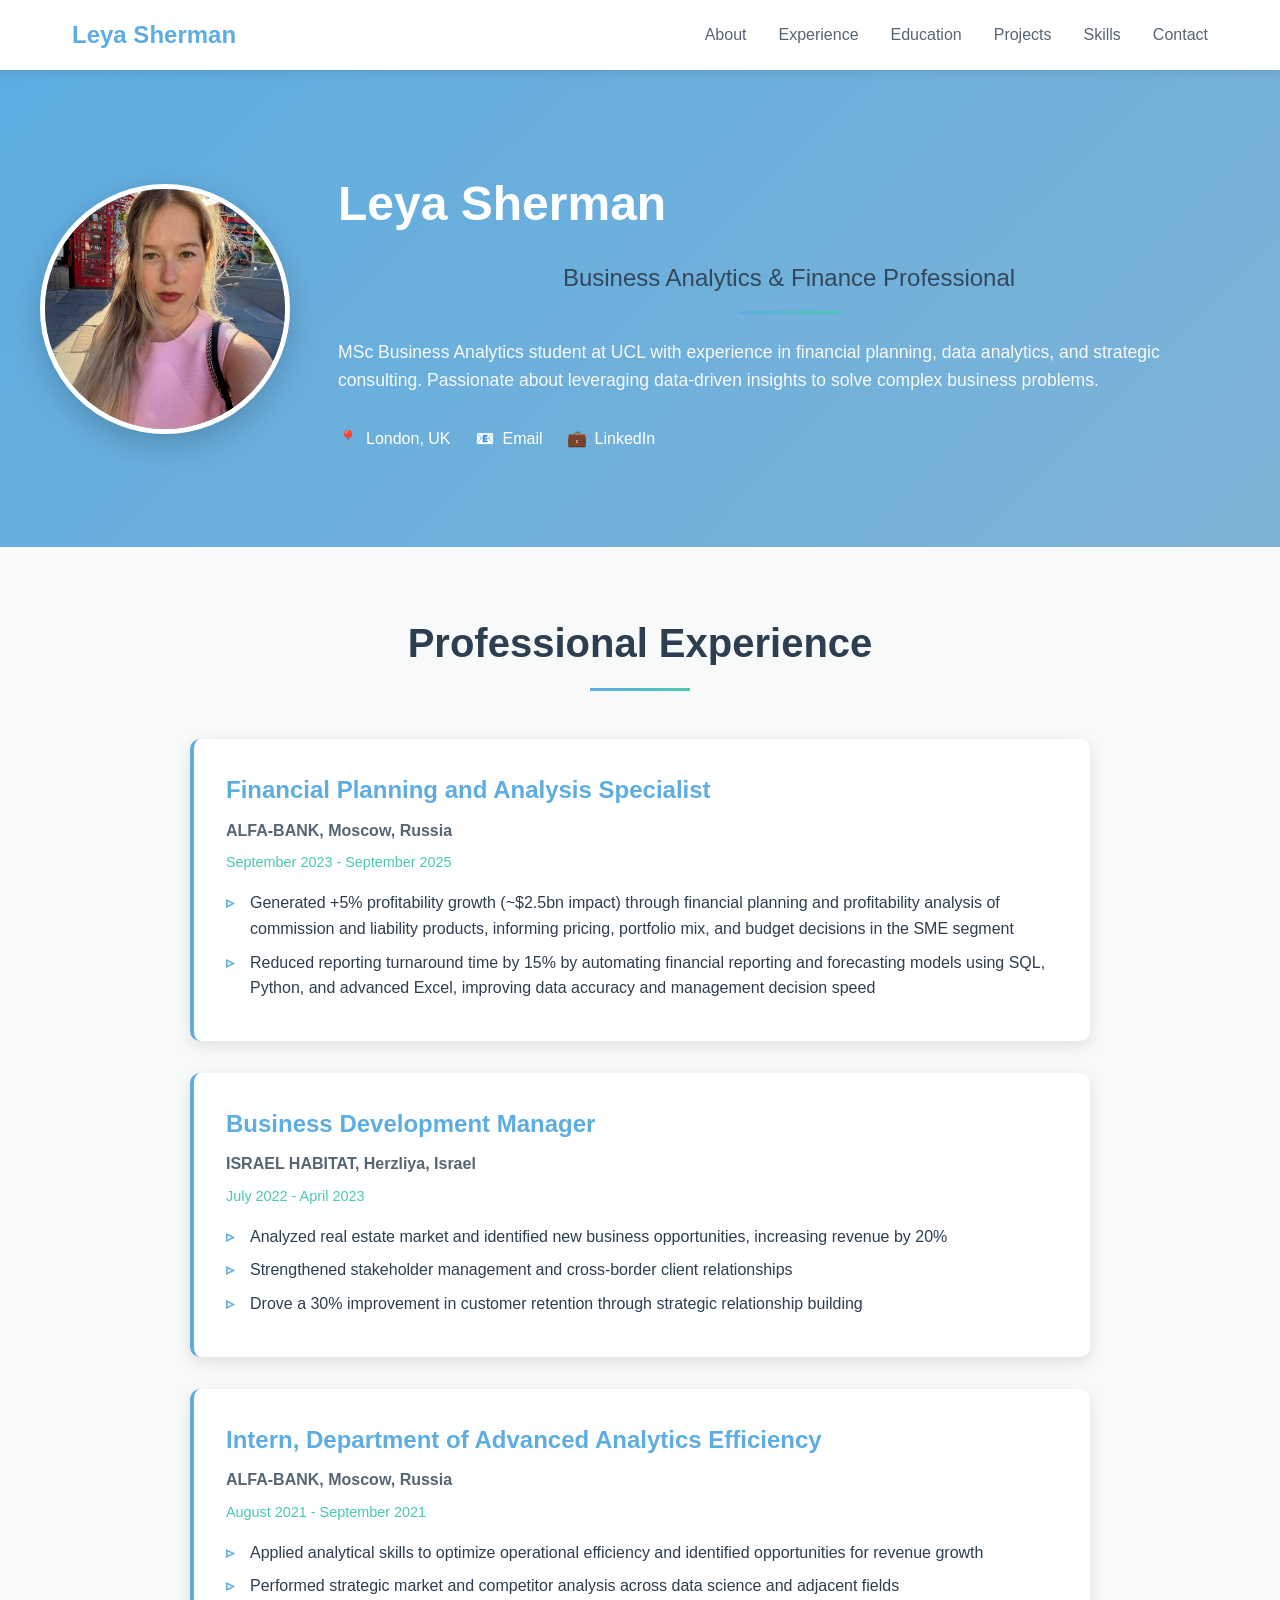
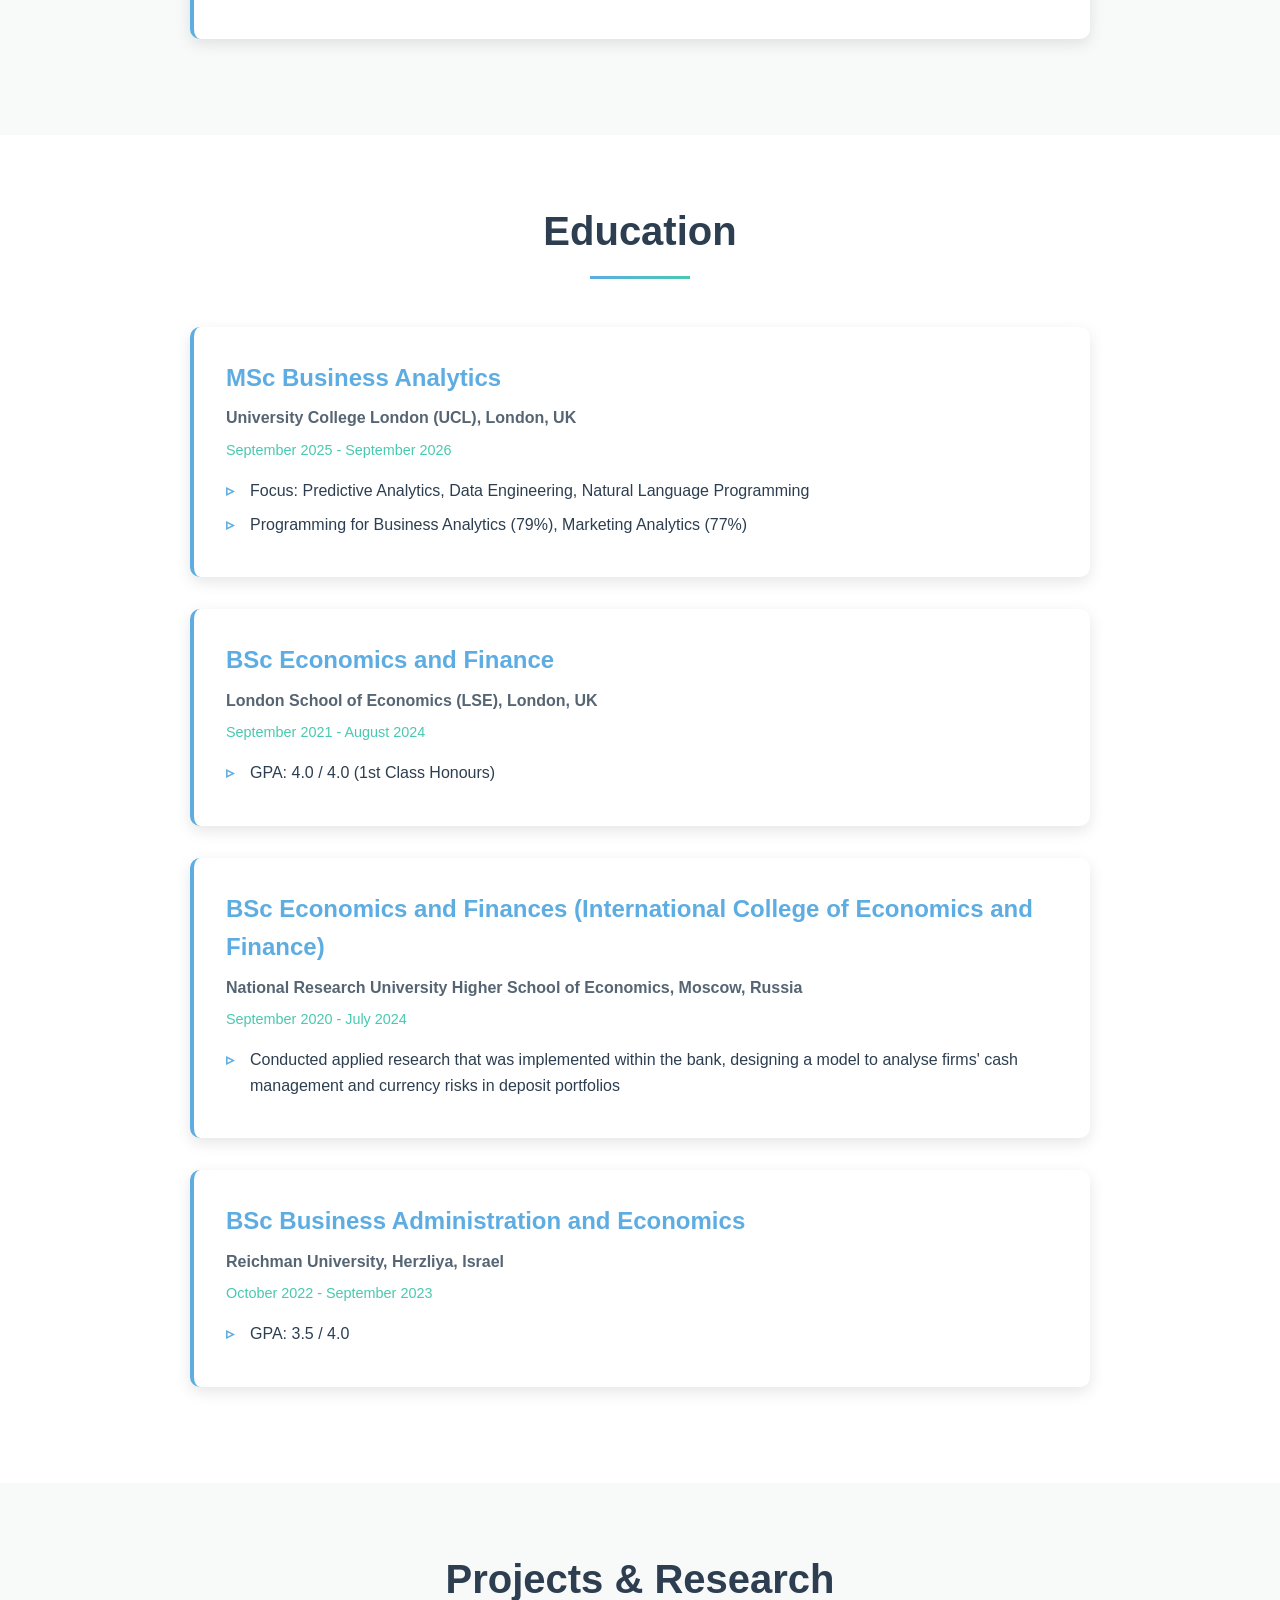
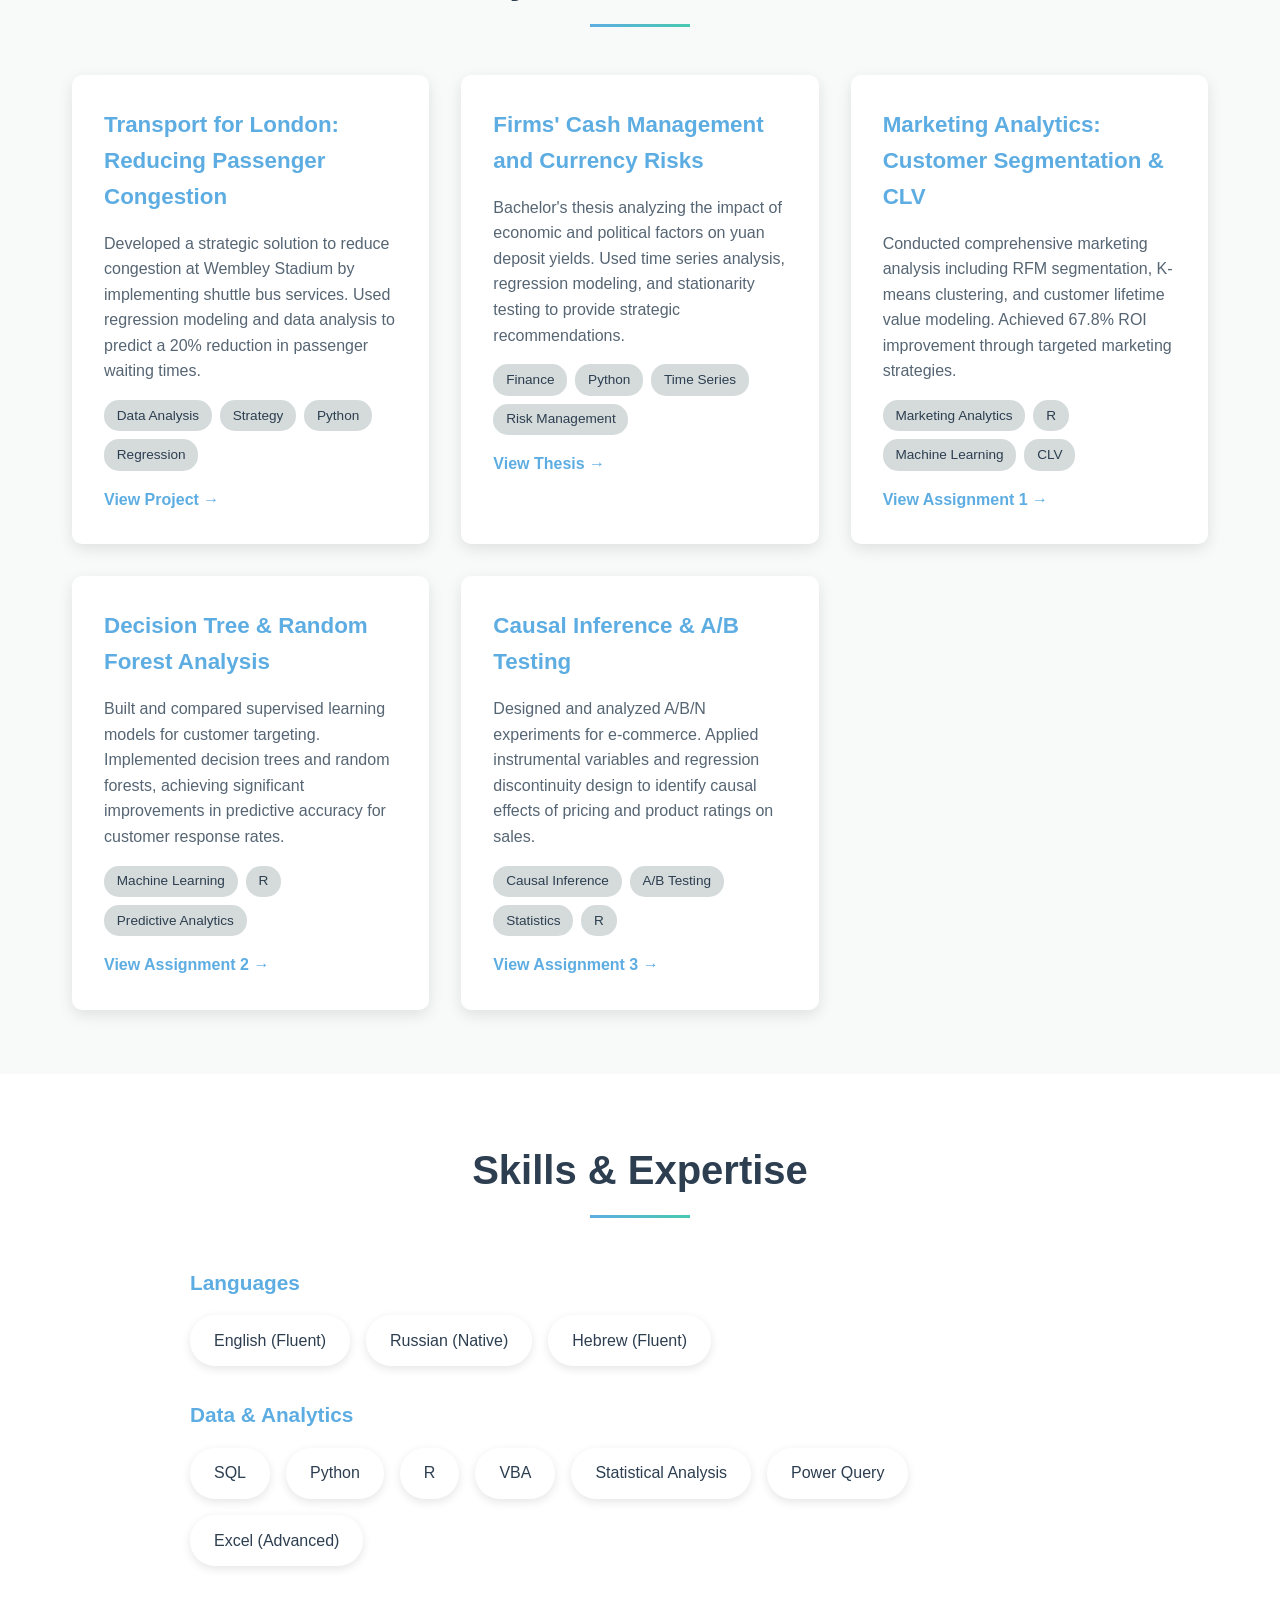
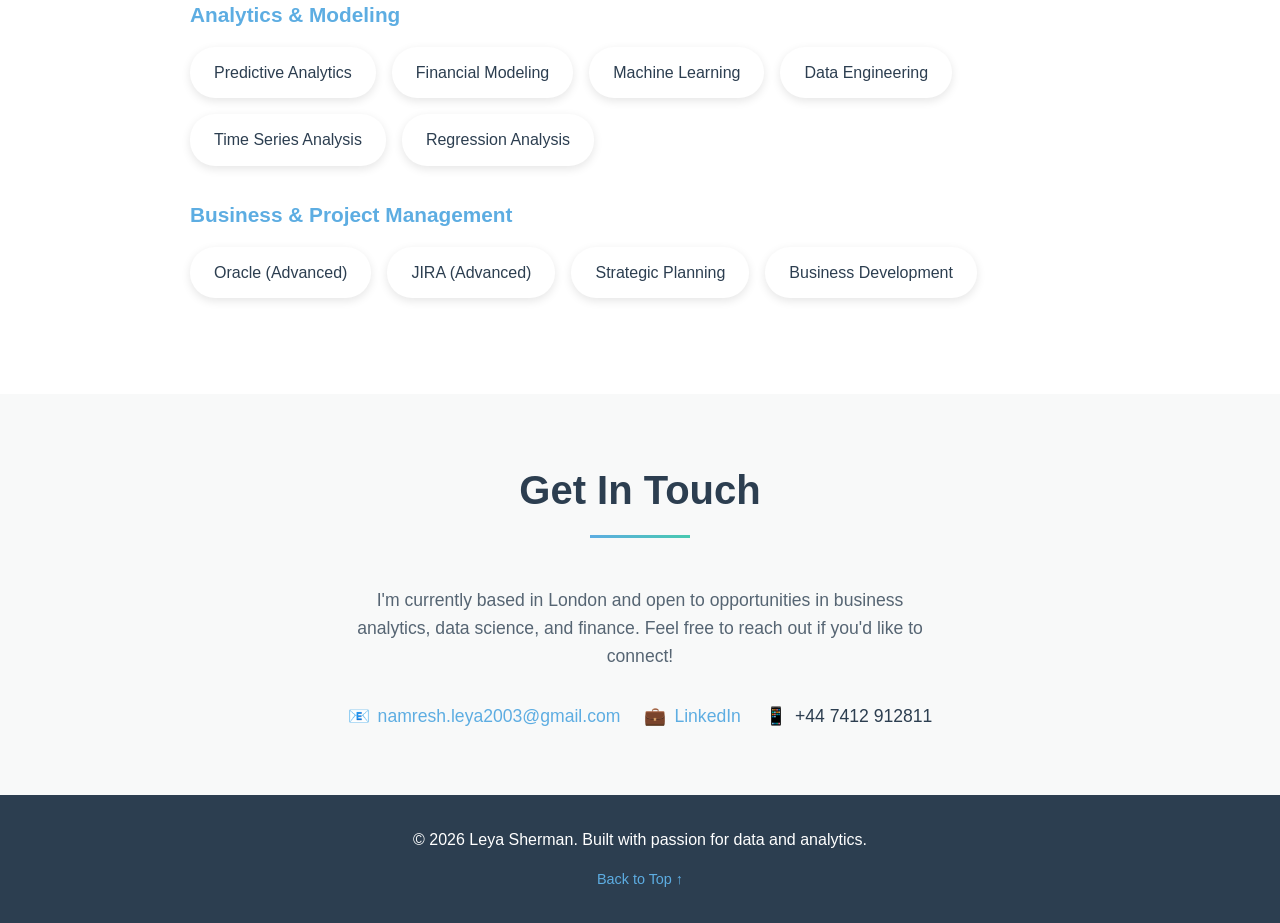
==== index.html @ 8085b177 "1 colour change" ====
<!DOCTYPE html>
<html lang="en">
<head>
    <meta charset="UTF-8">
    <meta name="viewport" content="width=device-width, initial-scale=1.0">
    <title>Leya Sherman | Business Analytics & Finance Professional</title>
    <style>
    	html {
        	scroll-behavior: smooth;
    	}
        * {
            margin: 0;
            padding: 0;
            box-sizing: border-box;
        }

        :root {
            --primary-color: #5DADE2;
            --secondary-color: #7FB3D5;
            --accent-color: #48C9B0;
            --dark-grey: #2C3E50;
            --medium-grey: #566573;
            --light-grey: #D5DBDB;
            --background: #F8F9F9;
            --white: #FFFFFF;
        }

        body {
            font-family: 'Segoe UI', Tahoma, Geneva, Verdana, sans-serif;
            line-height: 1.6;
            color: var(--dark-grey);
            background-color: var(--background);
        }

        /* Navigation */
        nav {
            background: var(--white);
            padding: 1rem 0;
            position: sticky;
            top: 0;
            z-index: 1000;
            box-shadow: 0 2px 10px rgba(0,0,0,0.1);
        }

        nav .container {
            max-width: 1200px;
            margin: 0 auto;
            padding: 0 2rem;
            display: flex;
            justify-content: space-between;
            align-items: center;
        }

        nav .logo {
            font-size: 1.5rem;
            font-weight: 700;
            color: var(--primary-color);
        }

        nav ul {
            list-style: none;
            display: flex;
            gap: 2rem;
        }

        nav a {
            text-decoration: none;
            color: var(--medium-grey);
            transition: color 0.3s;
            font-weight: 500;
        }

        nav a:hover {
            color: var(--primary-color);
        }

        /* Mobile menu button */
        .menu-toggle {
            display: none;
            background: none;
            border: none;
            font-size: 1.5rem;
            cursor: pointer;
            color: var(--primary-color);
        }

        /* Hero Section */
        .hero {
            background: linear-gradient(135deg, var(--primary-color) 0%, var(--secondary-color) 100%);
            color: var(--white);
            padding: 6rem 2rem;
            text-align: center;
        }

        .hero-content {
            max-width: 1200px;
            margin: 0 auto;
            display: flex;
            align-items: center;
            gap: 3rem;
            flex-wrap: wrap;
            justify-content: center;
        }

        .hero-image {
            width: 250px;
            height: 250px;
            border-radius: 50%;
            object-fit: cover;
            border: 5px solid var(--white);
            box-shadow: 0 10px 30px rgba(0,0,0,0.2);
        }

        .hero-text {
            flex: 1;
            min-width: 300px;
            text-align: left;
        }

        .hero h1 {
            font-size: 3rem;
            margin-bottom: 1rem;
        }

        .hero h2 {
            font-size: 1.5rem;
            font-weight: 400;
            margin-bottom: 1.5rem;
            opacity: 0.9;
        }

        .hero p {
            font-size: 1.1rem;
            margin-bottom: 2rem;
            opacity: 0.95;
        }

        .contact-info {
            display: flex;
            gap: 1.5rem;
            flex-wrap: wrap;
        }

        .contact-item {
            display: flex;
            align-items: center;
            gap: 0.5rem;
        }

        .contact-item a {
            color: var(--white);
            text-decoration: none;
            transition: opacity 0.3s;
        }

        .contact-item a:hover {
            opacity: 0.8;
        }

        /* Container */
        .container {
            max-width: 1200px;
            margin: 0 auto;
            padding: 0 2rem;
        }

        /* Sections */
        section {
            padding: 4rem 2rem;
        }

        section:nth-child(even) {
            background-color: var(--white);
        }

        h2 {
            font-size: 2.5rem;
            color: var(--dark-grey);
            margin-bottom: 3rem;
            text-align: center;
            position: relative;
            padding-bottom: 1rem;
        }

        h2::after {
            content: '';
            position: absolute;
            bottom: 0;
            left: 50%;
            transform: translateX(-50%);
            width: 100px;
            height: 3px;
            background: linear-gradient(90deg, var(--primary-color), var(--accent-color));
        }

        /* Experience & Education Cards */
        .timeline {
            position: relative;
            max-width: 900px;
            margin: 0 auto;
        }

        .timeline-item {
            background: var(--white);
            padding: 2rem;
            margin-bottom: 2rem;
            border-radius: 10px;
            box-shadow: 0 5px 15px rgba(0,0,0,0.1);
            border-left: 4px solid var(--primary-color);
            transition: transform 0.3s, box-shadow 0.3s;
        }

        .timeline-item:hover {
            transform: translateY(-5px);
            box-shadow: 0 10px 25px rgba(0,0,0,0.15);
        }

        .timeline-item h3 {
            color: var(--primary-color);
            font-size: 1.5rem;
            margin-bottom: 0.5rem;
        }

        .timeline-item .company {
            color: var(--medium-grey);
            font-weight: 600;
            margin-bottom: 0.5rem;
        }

        .timeline-item .date {
            color: var(--accent-color);
            font-size: 0.9rem;
            margin-bottom: 1rem;
            font-weight: 500;
        }

        .timeline-item ul {
            list-style: none;
            padding-left: 0;
        }

        .timeline-item li {
            padding-left: 1.5rem;
            position: relative;
            margin-bottom: 0.5rem;
        }

        .timeline-item li::before {
            content: '▹';
            position: absolute;
            left: 0;
            color: var(--primary-color);
            font-weight: bold;
        }

        /* Projects Grid */
        .projects-grid {
            display: grid;
            grid-template-columns: repeat(auto-fit, minmax(300px, 1fr));
            gap: 2rem;
            max-width: 1200px;
            margin: 0 auto;
        }

        .project-card {
            background: var(--white);
            border-radius: 10px;
            overflow: hidden;
            box-shadow: 0 5px 15px rgba(0,0,0,0.1);
            transition: transform 0.3s, box-shadow 0.3s;
        }

        .project-card:hover {
            transform: translateY(-10px);
            box-shadow: 0 15px 35px rgba(0,0,0,0.2);
        }

        .project-content {
            padding: 2rem;
        }

        .project-card h3 {
            color: var(--primary-color);
            font-size: 1.4rem;
            margin-bottom: 1rem;
        }

        .project-card p {
            color: var(--medium-grey);
            margin-bottom: 1rem;
            line-height: 1.6;
        }

        .project-tags {
            display: flex;
            flex-wrap: wrap;
            gap: 0.5rem;
            margin-bottom: 1rem;
        }

        .tag {
            background: var(--light-grey);
            color: var(--dark-grey);
            padding: 0.3rem 0.8rem;
            border-radius: 15px;
            font-size: 0.85rem;
            font-weight: 500;
        }

        .project-link {
            display: inline-block;
            color: var(--primary-color);
            text-decoration: none;
            font-weight: 600;
            transition: color 0.3s;
        }

        .project-link:hover {
            color: var(--accent-color);
        }

        /* Skills */
        .skills-container {
            max-width: 900px;
            margin: 0 auto;
        }

        .skill-category {
            margin-bottom: 2rem;
        }

        .skill-category h3 {
            color: var(--primary-color);
            margin-bottom: 1rem;
            font-size: 1.3rem;
        }

        .skills-list {
            display: flex;
            flex-wrap: wrap;
            gap: 1rem;
        }

        .skill-item {
            background: var(--white);
            padding: 0.8rem 1.5rem;
            border-radius: 25px;
            box-shadow: 0 3px 10px rgba(0,0,0,0.1);
            font-weight: 500;
            transition: all 0.3s;
        }

        .skill-item:hover {
            background: var(--primary-color);
            color: var(--white);
            transform: translateY(-3px);
            box-shadow: 0 5px 15px rgba(0,0,0,0.2);
        }

        /* Footer */
        footer {
            background: var(--dark-grey);
            color: var(--white);
            text-align: center;
            padding: 2rem;
        }

        footer a {
            color: var(--primary-color);
            text-decoration: none;
        }

        footer a:hover {
            color: var(--accent-color);
        }

        /* Responsive Design */
        @media (max-width: 768px) {
            .menu-toggle {
                display: block;
            }

            nav ul {
                display: none;
                flex-direction: column;
                position: absolute;
                top: 100%;
                left: 0;
                right: 0;
                background: var(--white);
                box-shadow: 0 5px 10px rgba(0,0,0,0.1);
                padding: 1rem;
            }

            nav ul.active {
                display: flex;
            }

            .hero h1 {
                font-size: 2rem;
            }

            .hero h2 {
                font-size: 1.2rem;
            }

            .hero-text {
                text-align: center;
            }

            .contact-info {
                justify-content: center;
            }

            h2 {
                font-size: 2rem;
            }

            .projects-grid {
                grid-template-columns: 1fr;
            }
        }
    </style>
</head>
<body>
    <!-- Navigation -->
    <nav>
        <div class="container">
            <div class="logo">Leya Sherman</div>
            <button class="menu-toggle" onclick="toggleMenu()">☰</button>
            <ul id="nav-menu">
                <li><a href="#about">About</a></li>
                <li><a href="#experience">Experience</a></li>
                <li><a href="#education">Education</a></li>
                <li><a href="#projects">Projects</a></li>
                <li><a href="#skills">Skills</a></li>
                <li><a href="#contact">Contact</a></li>
            </ul>
        </div>
    </nav>

    <!-- Hero Section -->
    <section class="hero" id="about">
        <div class="hero-content">
            <img src="photo_2026-01-29_11-00-26.jpg" alt="Leya Sherman" class="hero-image">
            <div class="hero-text">
                <h1>Leya Sherman</h1>
                <h2>Business Analytics & Finance Professional</h2>
                <p>MSc Business Analytics student at UCL with experience in financial planning, data analytics, and strategic consulting. Passionate about leveraging data-driven insights to solve complex business problems.</p>
                <div class="contact-info">
                    <div class="contact-item">
                        <span>📍</span> London, UK
                    </div>
                    <div class="contact-item">
                        <span>📧</span> <a href="mailto:namresh.leya2003@gmail.com">Email</a>
                    </div>
                    <div class="contact-item">
                        <span>💼</span> <a href="https://linkedin.com/in/leya-sherman" target="_blank">LinkedIn</a>
                    </div>
                </div>
            </div>
        </div>
    </section>

    <!-- Experience Section -->
    <section id="experience">
        <div class="container">
            <h2>Professional Experience</h2>
            <div class="timeline">
                <div class="timeline-item">
                    <h3>Financial Planning and Analysis Specialist</h3>
                    <div class="company">ALFA-BANK, Moscow, Russia</div>
                    <div class="date">September 2023 - September 2025</div>
                    <ul>
                        <li>Generated +5% profitability growth (~$2.5bn impact) through financial planning and profitability analysis of commission and liability products, informing pricing, portfolio mix, and budget decisions in the SME segment</li>
                        <li>Reduced reporting turnaround time by 15% by automating financial reporting and forecasting models using SQL, Python, and advanced Excel, improving data accuracy and management decision speed</li>
                    </ul>
                </div>

                <div class="timeline-item">
                    <h3>Business Development Manager</h3>
                    <div class="company">ISRAEL HABITAT, Herzliya, Israel</div>
                    <div class="date">July 2022 - April 2023</div>
                    <ul>
                        <li>Analyzed real estate market and identified new business opportunities, increasing revenue by 20%</li>
                        <li>Strengthened stakeholder management and cross-border client relationships</li>
                        <li>Drove a 30% improvement in customer retention through strategic relationship building</li>
                    </ul>
                </div>

                <div class="timeline-item">
                    <h3>Intern, Department of Advanced Analytics Efficiency</h3>
                    <div class="company">ALFA-BANK, Moscow, Russia</div>
                    <div class="date">August 2021 - September 2021</div>
                    <ul>
                        <li>Applied analytical skills to optimize operational efficiency and identified opportunities for revenue growth</li>
                        <li>Performed strategic market and competitor analysis across data science and adjacent fields</li>
                    </ul>
                </div>
            </div>
        </div>
    </section>

    <!-- Education Section -->
    <section id="education">
        <div class="container">
            <h2>Education</h2>
            <div class="timeline">
                <div class="timeline-item">
                    <h3>MSc Business Analytics</h3>
                    <div class="company">University College London (UCL), London, UK</div>
                    <div class="date">September 2025 - September 2026</div>
                    <ul>
                        <li>Focus: Predictive Analytics, Data Engineering, Natural Language Programming</li>
                        <li>Programming for Business Analytics (79%), Marketing Analytics (77%)</li>
                    </ul>
                </div>

                <div class="timeline-item">
                    <h3>BSc Economics and Finance</h3>
                    <div class="company">London School of Economics (LSE), London, UK</div>
                    <div class="date">September 2021 - August 2024</div>
                    <ul>
                        <li>GPA: 4.0 / 4.0 (1st Class Honours)</li>
                    </ul>
                </div>

                <div class="timeline-item">
                    <h3>BSc Economics and Finances (International College of Economics and Finance)</h3>
                    <div class="company">National Research University Higher School of Economics, Moscow, Russia</div>
                    <div class="date">September 2020 - July 2024</div>
                    <ul>
                        <li>Conducted applied research that was implemented within the bank, designing a model to analyse firms' cash management and currency risks in deposit portfolios</li>
                    </ul>
                </div>

                <div class="timeline-item">
                    <h3>BSc Business Administration and Economics</h3>
                    <div class="company">Reichman University, Herzliya, Israel</div>
                    <div class="date">October 2022 - September 2023</div>
                    <ul>
                        <li>GPA: 3.5 / 4.0</li>
                    </ul>
                </div>
            </div>
        </div>
    </section>

    <!-- Projects Section -->
    <section id="projects">
        <div class="container">
            <h2>Projects & Research</h2>
            <div class="projects-grid">
                <div class="project-card">
                    <div class="project-content">
                        <h3>Transport for London: Reducing Passenger Congestion</h3>
                        <p>Developed a strategic solution to reduce congestion at Wembley Stadium by implementing shuttle bus services. Used regression modeling and data analysis to predict a 20% reduction in passenger waiting times.</p>
                        <div class="project-tags">
                            <span class="tag">Data Analysis</span>
                            <span class="tag">Strategy</span>
                            <span class="tag">Python</span>
                            <span class="tag">Regression</span>
                        </div>
                        <a href="Shuttles_for_Wembley_Stadium_final.pdf" class="project-link" target="_blank">View Project →</a>
                    </div>
                </div>
		<div class="project-card">
                    <div class="project-content">
                        <h3>Firms' Cash Management and Currency Risks</h3>
                        <p>Bachelor's thesis analyzing the impact of economic and political factors on yuan deposit yields. Used time series analysis, regression modeling, and stationarity testing to provide strategic recommendations.</p>
                        <div class="project-tags">
                            <span class="tag">Finance</span>
                            <span class="tag">Python</span>
                            <span class="tag">Time Series</span>
                            <span class="tag">Risk Management</span>
                        </div>
                        <a href="Diploma_Sherman_Leya.pdf" class="project-link" target="_blank">View Thesis →</a>
                    </div>
                </div>
                <div class="project-card">
                    <div class="project-content">
                        <h3>Marketing Analytics: Customer Segmentation & CLV</h3>
                        <p>Conducted comprehensive marketing analysis including RFM segmentation, K-means clustering, and customer lifetime value modeling. Achieved 67.8% ROI improvement through targeted marketing strategies.</p>
                        <div class="project-tags">
                            <span class="tag">Marketing Analytics</span>
                            <span class="tag">R</span>
                            <span class="tag">Machine Learning</span>
                            <span class="tag">CLV</span>
                        </div>
                        <a href="MSIN0094-assignment1-RWFD2.pdf" class="project-link" target="_blank">View Assignment 1 →</a>
                    </div>
                </div>

                <div class="project-card">
                    <div class="project-content">
                        <h3>Decision Tree & Random Forest Analysis</h3>
                        <p>Built and compared supervised learning models for customer targeting. Implemented decision trees and random forests, achieving significant improvements in predictive accuracy for customer response rates.</p>
                        <div class="project-tags">
                            <span class="tag">Machine Learning</span>
                            <span class="tag">R</span>
                            <span class="tag">Predictive Analytics</span>
                        </div>
                        <a href="MSIN0094-assignment2-RWFD2.pdf" class="project-link" target="_blank">View Assignment 2 →</a>
                    </div>
                </div>

                <div class="project-card">
                    <div class="project-content">
                        <h3>Causal Inference & A/B Testing</h3>
                        <p>Designed and analyzed A/B/N experiments for e-commerce. Applied instrumental variables and regression discontinuity design to identify causal effects of pricing and product ratings on sales.</p>
                        <div class="project-tags">
                            <span class="tag">Causal Inference</span>
                            <span class="tag">A/B Testing</span>
                            <span class="tag">Statistics</span>
                            <span class="tag">R</span>
                        </div>
                        <a href="MSIN0094-assignment3-RWFD2.pdf" class="project-link" target="_blank">View Assignment 3 →</a>
                    </div>
                </div>
            </div>
        </div>
    </section>

    <!-- Skills Section -->
    <section id="skills">
        <div class="container">
            <h2>Skills & Expertise</h2>
            <div class="skills-container">
                <div class="skill-category">
                    <h3>Languages</h3>
                    <div class="skills-list">
                        <span class="skill-item">English (Fluent)</span>
                        <span class="skill-item">Russian (Native)</span>
                        <span class="skill-item">Hebrew (Fluent)</span>
                    </div>
                </div>
                <div class="skill-category">
                    <h3>Data & Analytics</h3>
                    <div class="skills-list">
                        <span class="skill-item">SQL</span>
                        <span class="skill-item">Python</span>
                        <span class="skill-item">R</span>
                        <span class="skill-item">VBA</span>
                        <span class="skill-item">Statistical Analysis</span>
                        <span class="skill-item">Power Query</span>
                        <span class="skill-item">Excel (Advanced)</span>
                    </div>
                </div>

                <div class="skill-category">
                    <h3>Analytics & Modeling</h3>
                    <div class="skills-list">
                        <span class="skill-item">Predictive Analytics</span>
                        <span class="skill-item">Financial Modeling</span>
                        <span class="skill-item">Machine Learning</span>
                        <span class="skill-item">Data Engineering</span>
                        <span class="skill-item">Time Series Analysis</span>
                        <span class="skill-item">Regression Analysis</span>
                    </div>
                </div>

                <div class="skill-category">
                    <h3>Business & Project Management</h3>
                    <div class="skills-list">
                        <span class="skill-item">Oracle (Advanced)</span>
                        <span class="skill-item">JIRA (Advanced)</span>
                        <span class="skill-item">Strategic Planning</span>
                        <span class="skill-item">Business Development</span>
                    </div>
                </div>
            </div>
        </div>
    </section>

    <!-- Contact Section -->
    <section id="contact">
        <div class="container">
            <h2>Get In Touch</h2>
            <div style="text-align: center; max-width: 600px; margin: 0 auto;">
                <p style="font-size: 1.1rem; color: var(--medium-grey); margin-bottom: 2rem;">
                    I'm currently based in London and open to opportunities in business analytics, data science, and finance. 
                    Feel free to reach out if you'd like to connect!
                </p>
                <div class="contact-info" style="justify-content: center; font-size: 1.1rem;">
                    <div class="contact-item">
                        <span>📧</span> <a href="mailto:namresh.leya2003@gmail.com" style="color: var(--primary-color);">namresh.leya2003@gmail.com</a>
                    </div>
                    <div class="contact-item">
                        <span>💼</span> <a href="https://linkedin.com/in/leya-sherman" target="_blank" style="color: var(--primary-color);">LinkedIn</a>
                    </div>
                    <div class="contact-item">
                        <span>📱</span> <span style="color: var(--dark-grey);">+44 7412 912811</span>
                    </div>
                </div>
            </div>
        </div>
    </section>

    <!-- Footer -->
    <footer>
        <p>&copy; 2026 Leya Sherman. Built with passion for data and analytics.</p>
        <p style="margin-top: 1rem; font-size: 0.9rem;">
            <a href="#about">Back to Top ↑</a>
        </p>
    </footer>

    <script>
        function toggleMenu() {
            const menu = document.getElementById('nav-menu');
            menu.classList.toggle('active');
        }

        // Smooth scrolling for navigation links
        document.querySelectorAll('a[href^="#"]').forEach(anchor => {
            anchor.addEventListener('click', function (e) {
                e.preventDefault();
                const target = document.querySelector(this.getAttribute('href'));
                if (target) {
                    target.scrollIntoView({
                        behavior: 'smooth',
                        block: 'start'
                    });
                    // Close mobile menu if open
                    document.getElementById('nav-menu').classList.remove('active');
                }
            });
        });
    </script>
</body>
</html>
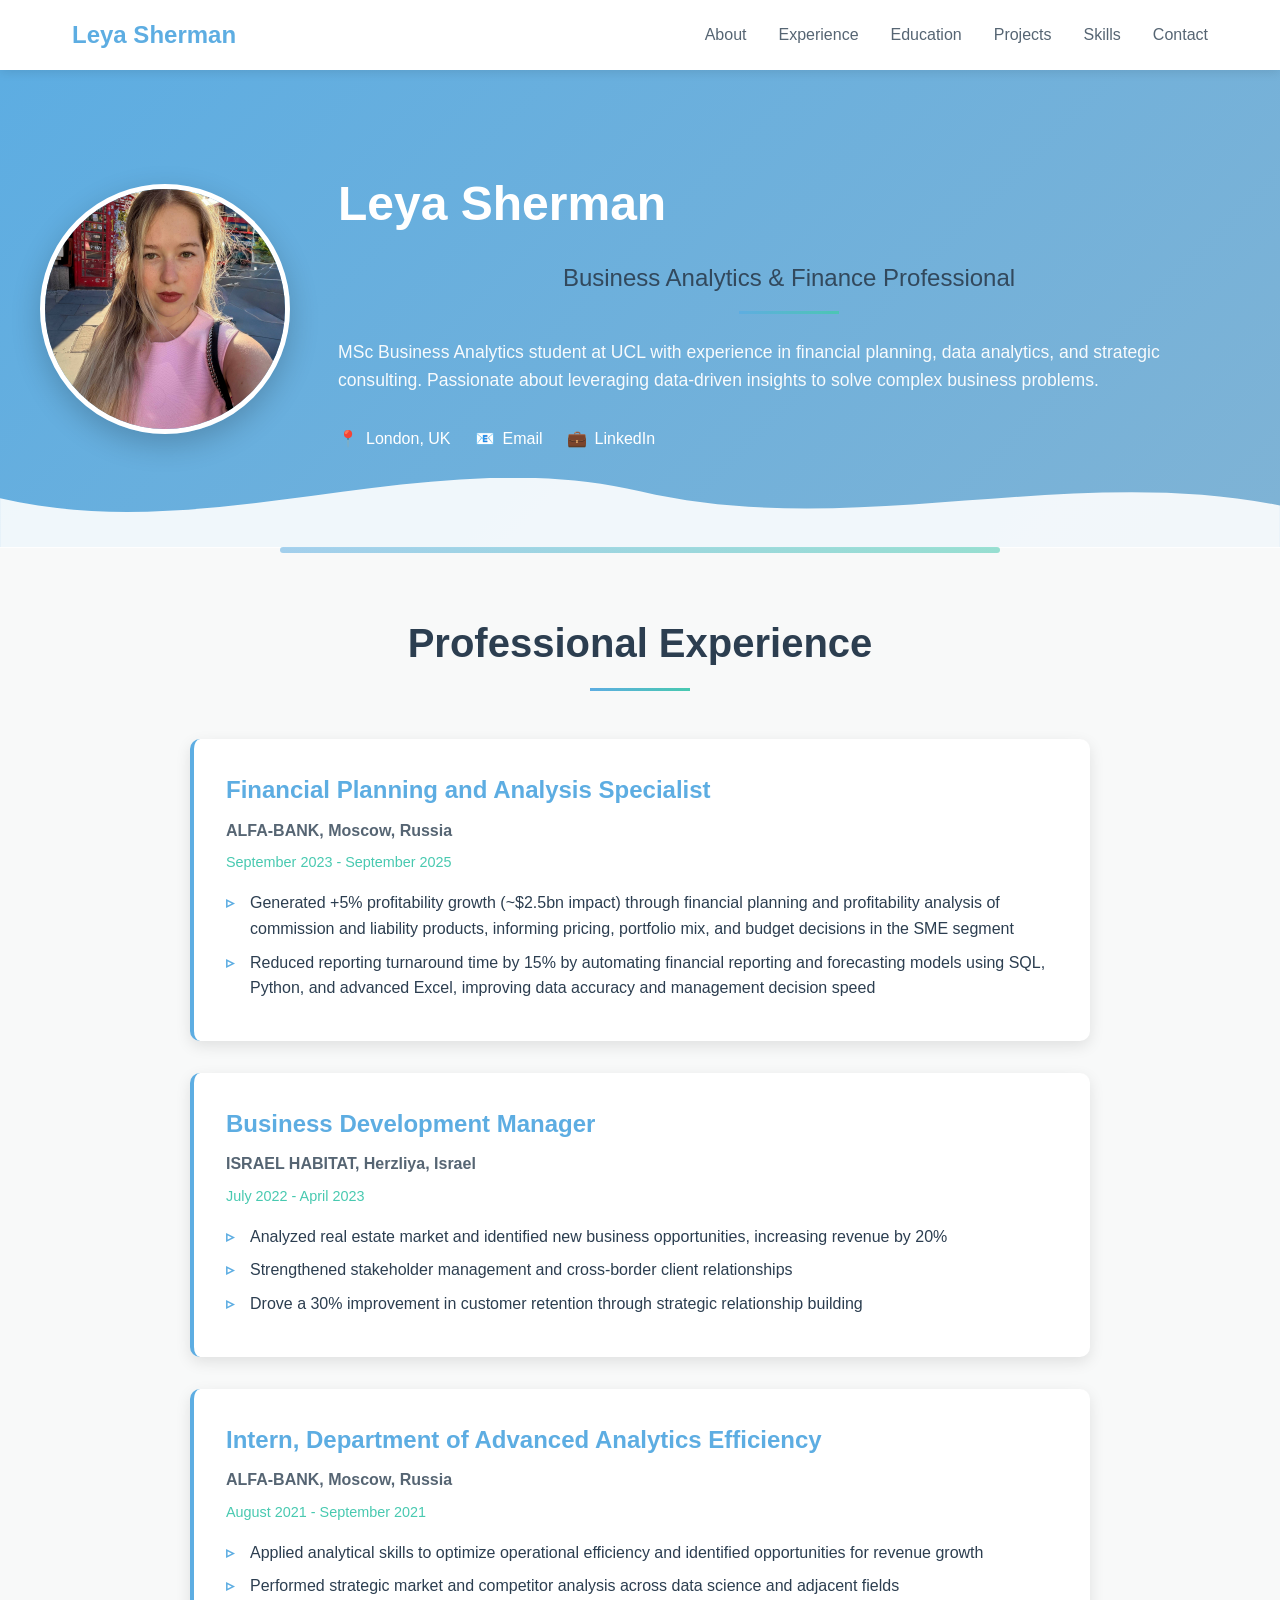
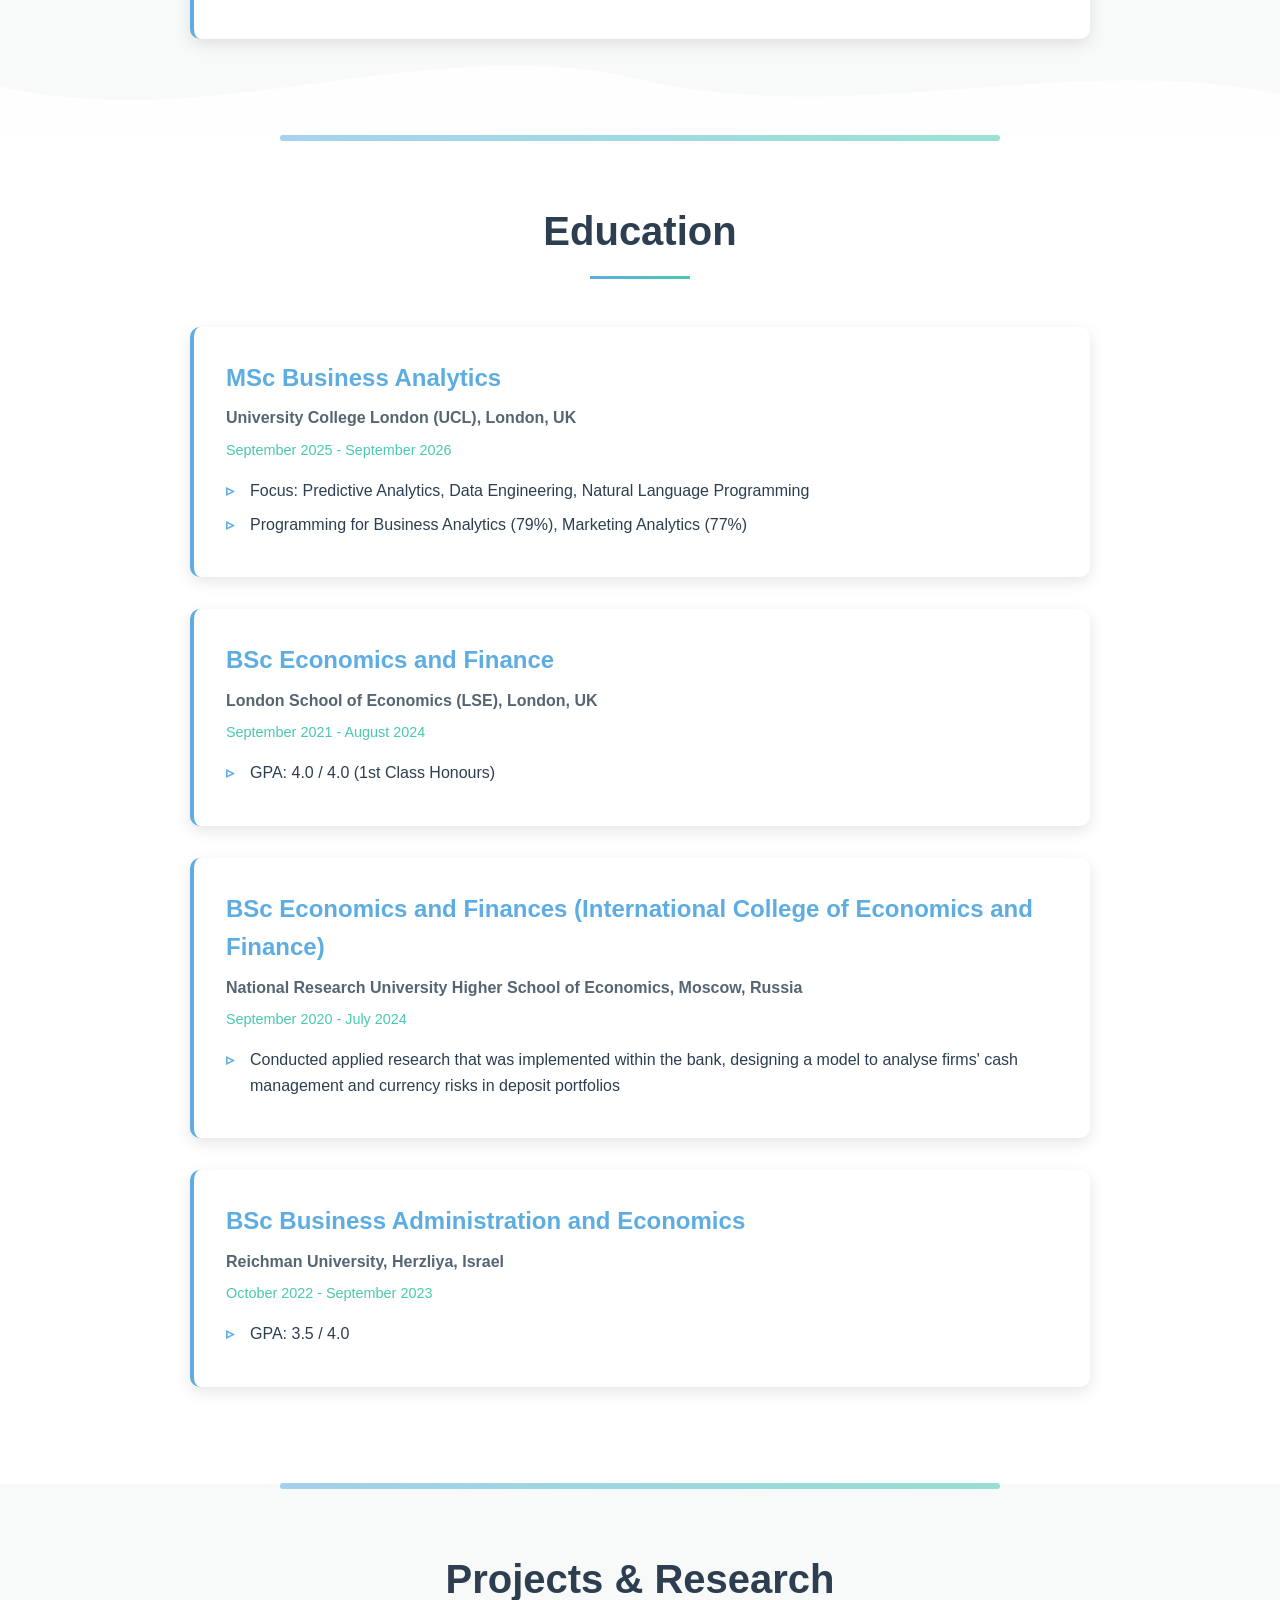
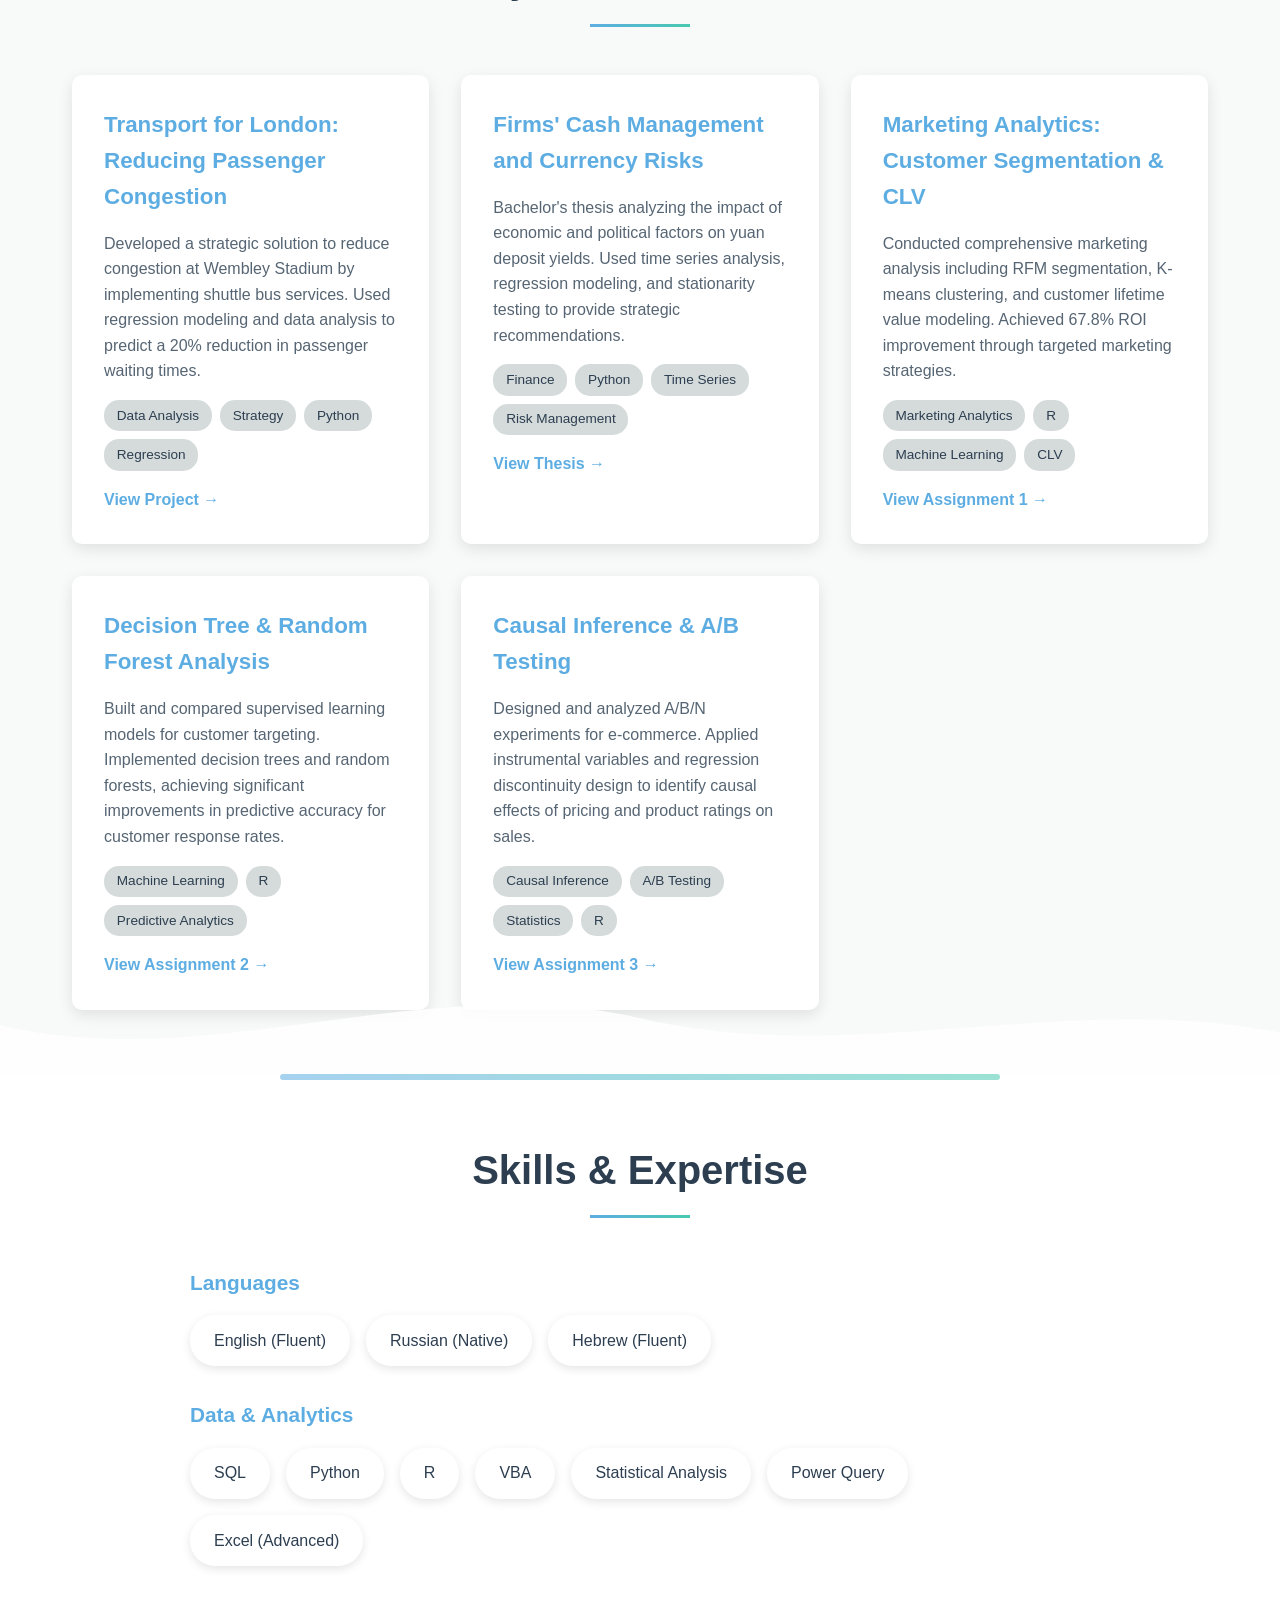
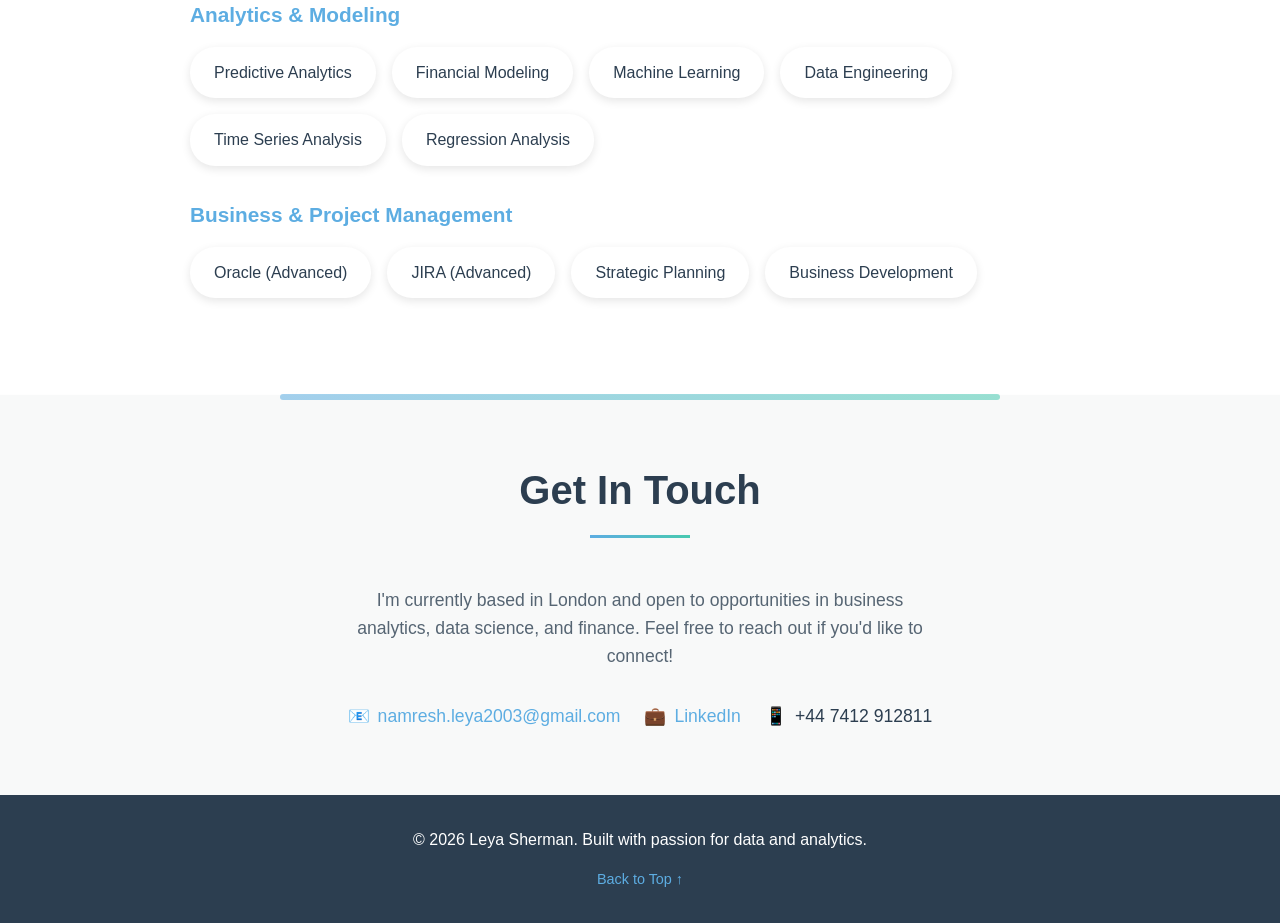
==== commit 111a772a: "Scrolling" ====
--- a/index.html
+++ b/index.html
@@ -31,7 +31,37 @@
             color: var(--dark-grey);
             background-color: var(--background);
         }
-
+	section {
+    		position: relative;
+	}
+	section:not(:first-of-type)::before {
+	    content: "";
+	    position: absolute;
+	    left: 50%;
+	    top: 0;
+	    transform: translateX(-50%);
+	    width: min(720px, 80%);
+	    height: 6px;
+	    background: linear-gradient(
+	        90deg,
+	        var(--primary-color),
+	        var(--accent-color)
+	    );
+	    border-radius: 999px;
+	    opacity: 0.55;
+	}
+	section:not(:last-of-type)::after {
+	    content: "";
+	    position: absolute;
+	    left: 0;
+	    right: 0;
+	    bottom: -1px;
+	    height: 70px;
+	    background: url("data:image/svg+xml,%3Csvg xmlns='http://www.w3.org/2000/svg' viewBox='0 0 1440 120'%3E%3Cpath fill='%23FFFFFF' d='M0,64 C240,120 480,0 720,56 C960,112 1200,24 1440,72 L1440,120 L0,120 Z'/%3E%3C/svg%3E")
+	        no-repeat center bottom / cover;
+	    pointer-events: none;
+	    opacity: 0.9;
+	}
         /* Navigation */
         nav {
             background: var(--white);
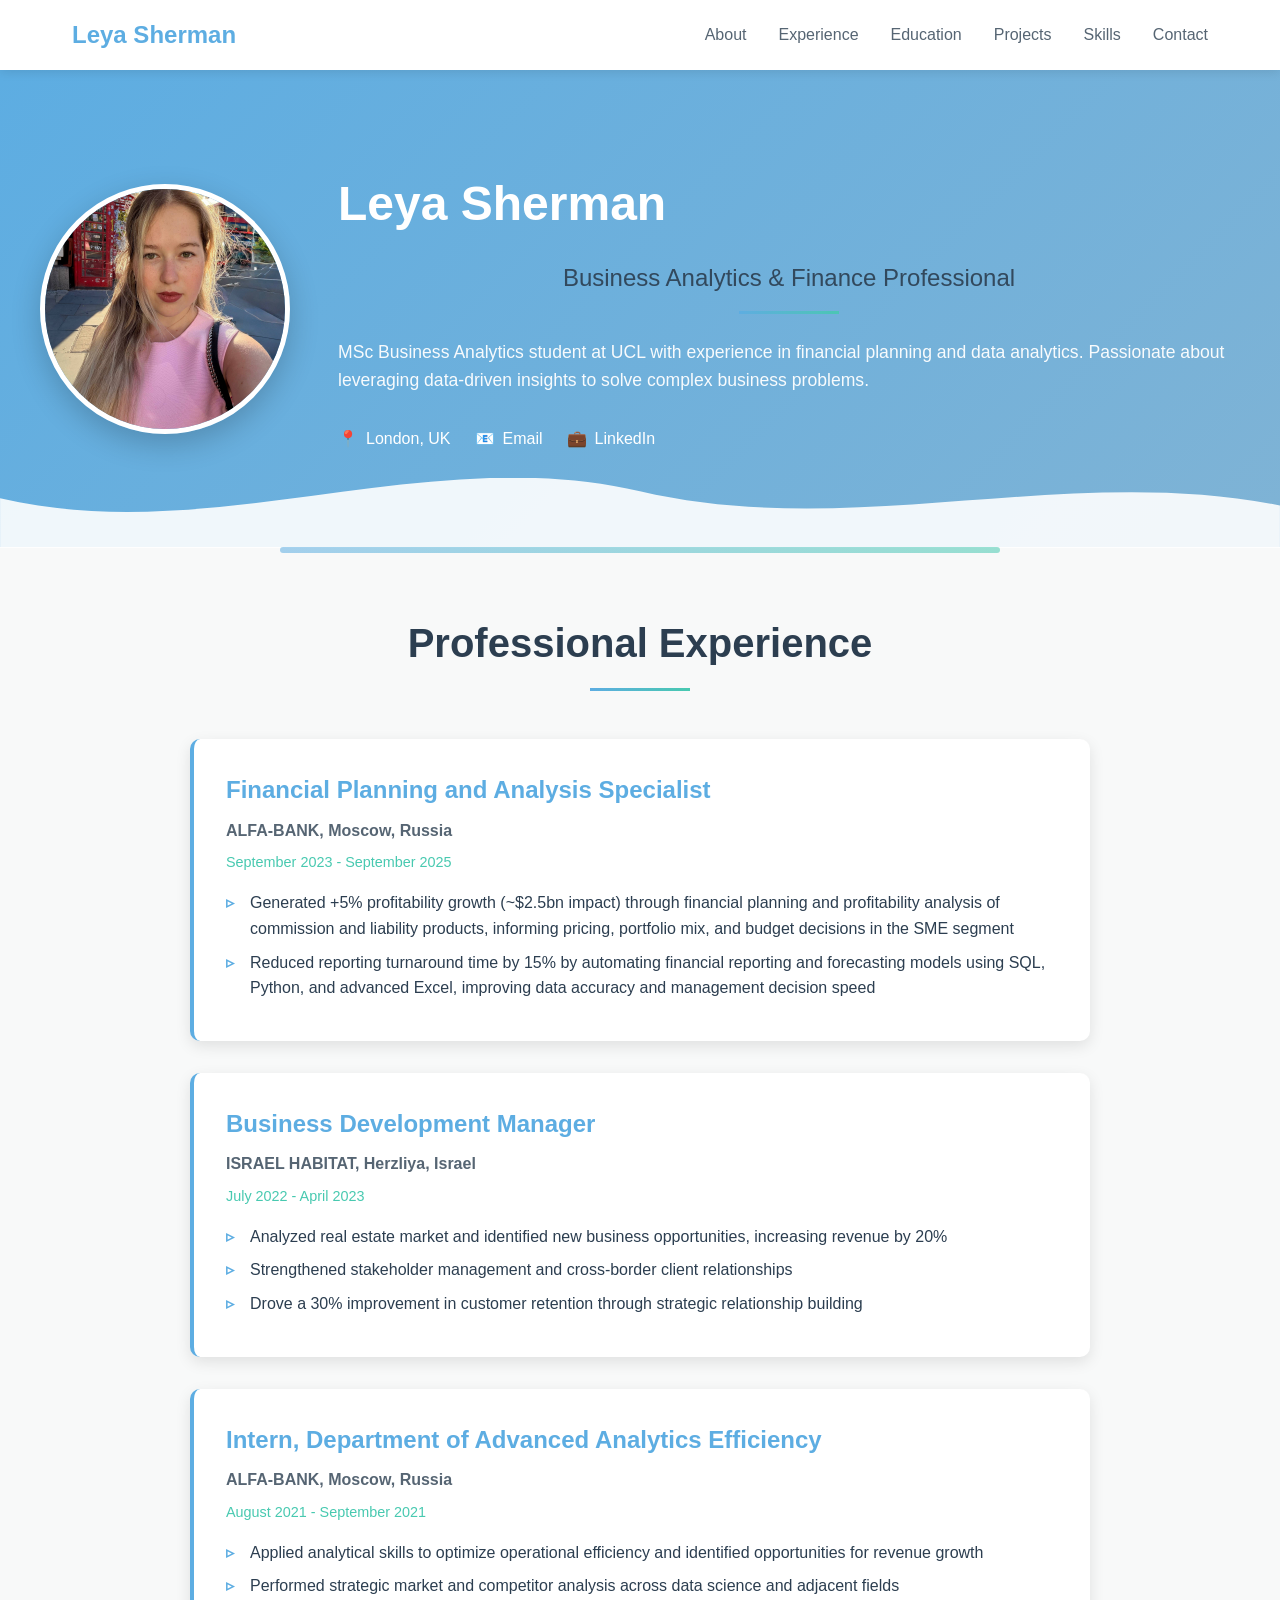
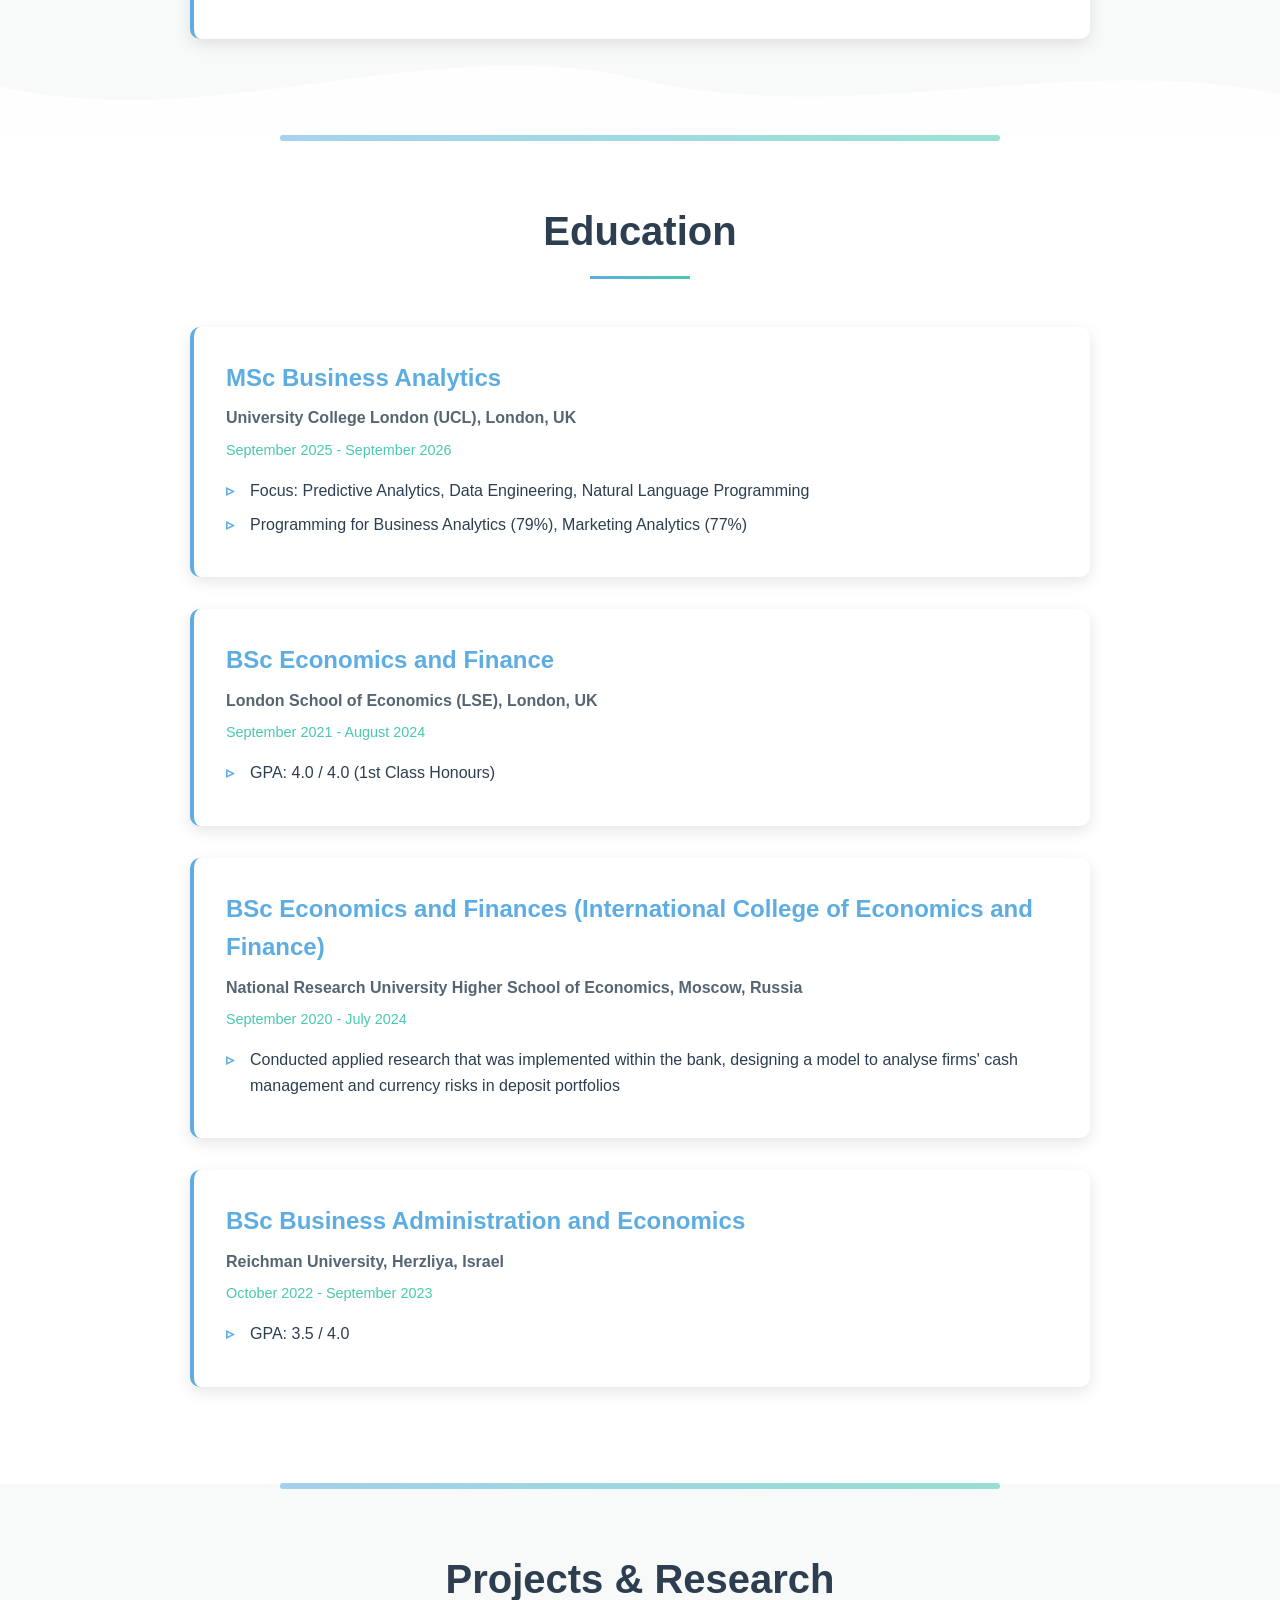
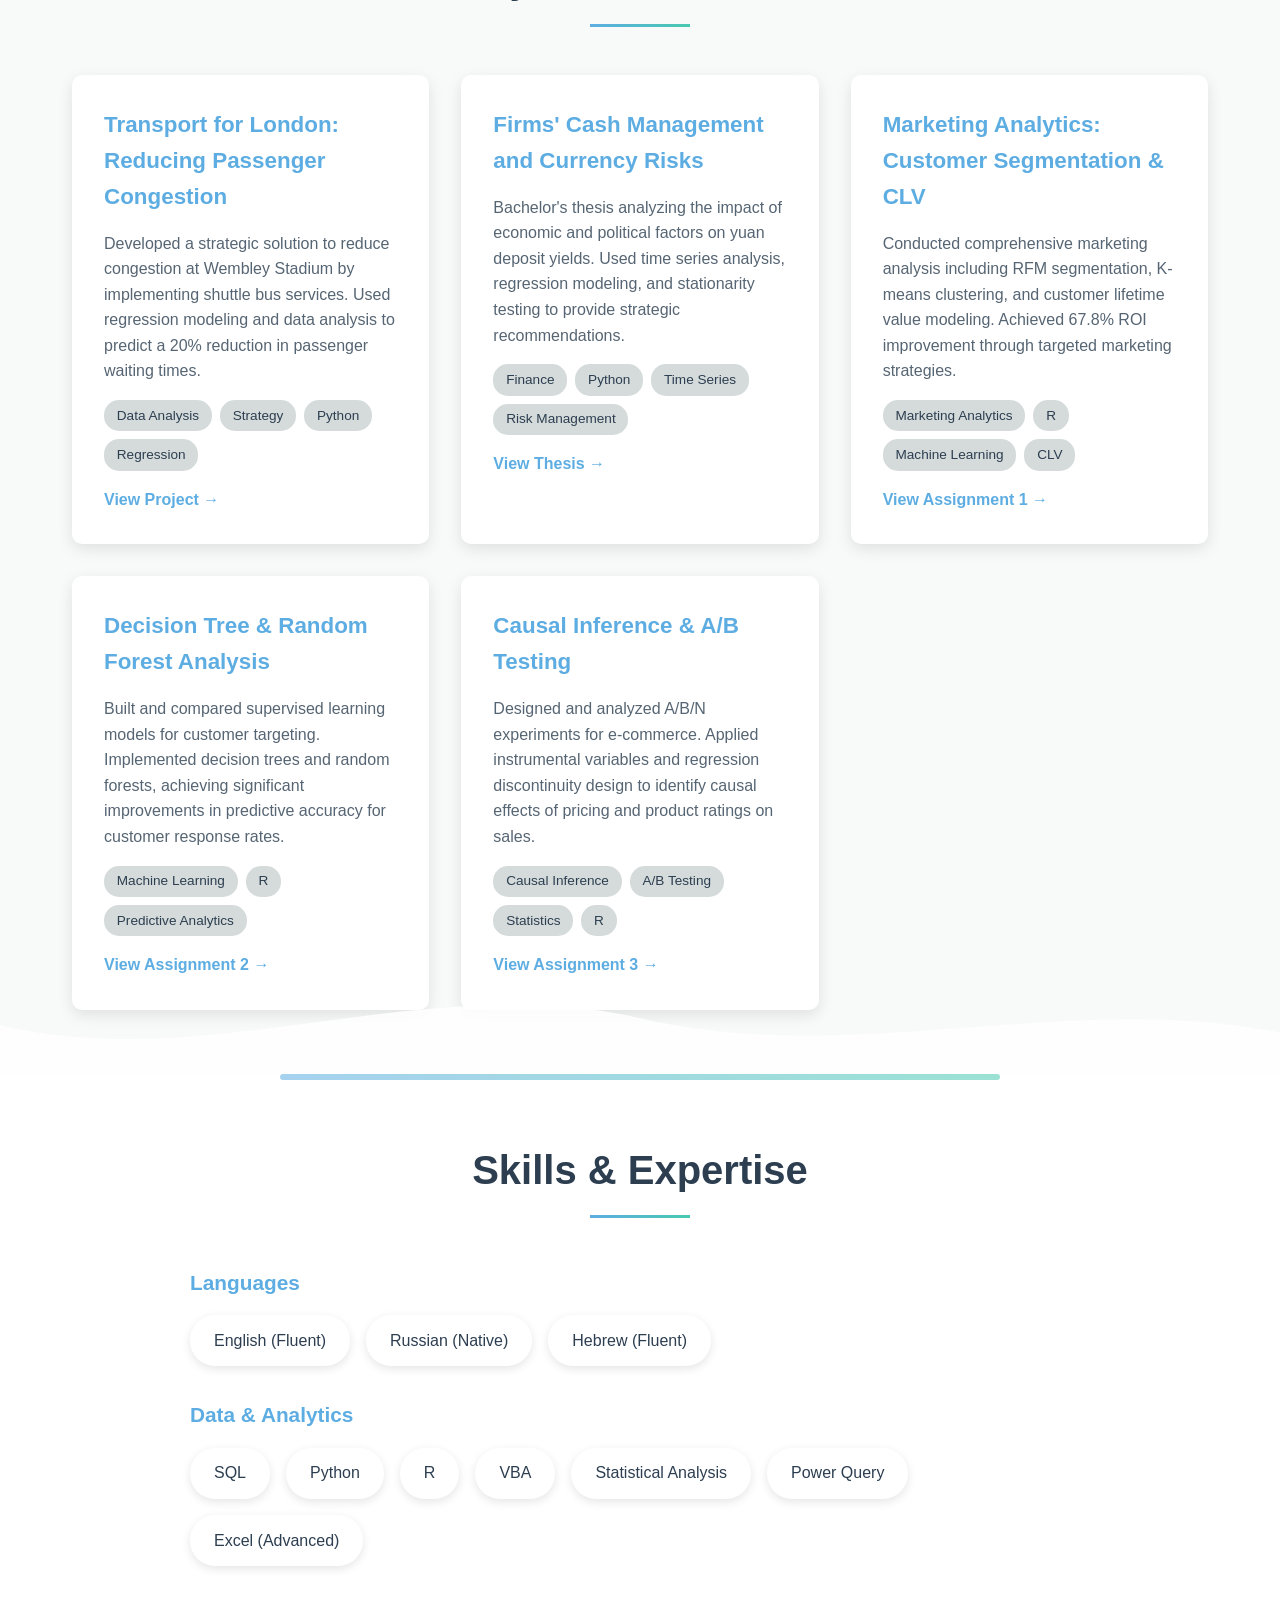
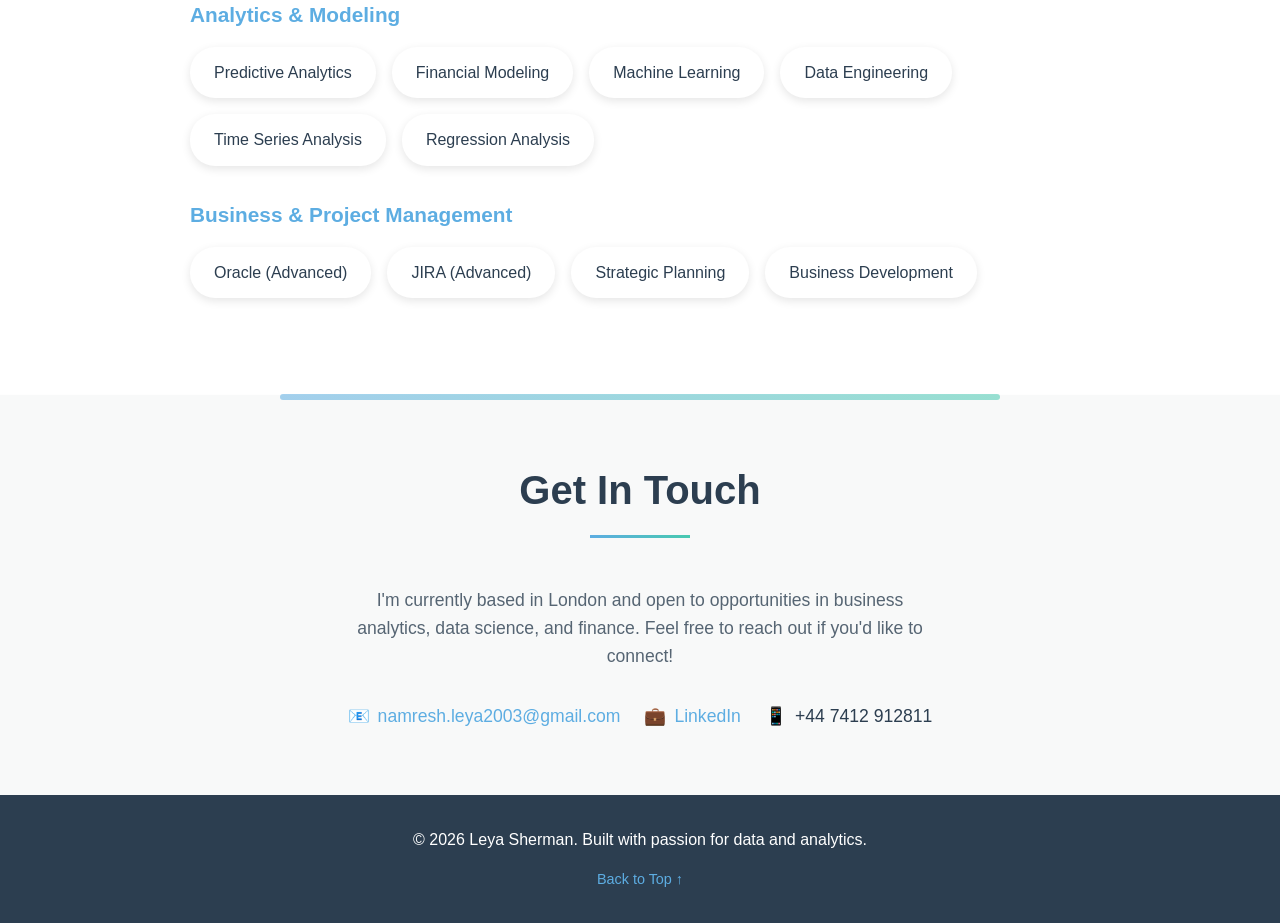
==== commit 3bbc54ea: "Scrolling" ====
--- a/index.html
+++ b/index.html
@@ -5,9 +5,21 @@
     <meta name="viewport" content="width=device-width, initial-scale=1.0">
     <title>Leya Sherman | Business Analytics & Finance Professional</title>
     <style>
-    	html {
+    	html, body {
+		height: 100%;
         	scroll-behavior: smooth;
+		scroll-snap-type: y mandatory;
     	}
+	section {
+	    scroll-snap-align: start;
+	    scroll-margin-top: 72px;
+	}
+	html {
+	    scroll-padding-top: 72px;
+	}
+	html {
+	    scroll-snap-stop: always;
+	}
         * {
             margin: 0;
             padding: 0;
@@ -476,7 +488,7 @@
             <div class="hero-text">
                 <h1>Leya Sherman</h1>
                 <h2>Business Analytics & Finance Professional</h2>
-                <p>MSc Business Analytics student at UCL with experience in financial planning, data analytics, and strategic consulting. Passionate about leveraging data-driven insights to solve complex business problems.</p>
+                <p>MSc Business Analytics student at UCL with experience in financial planning and data analytics. Passionate about leveraging data-driven insights to solve complex business problems.</p>
                 <div class="contact-info">
                     <div class="contact-item">
                         <span>📍</span> London, UK
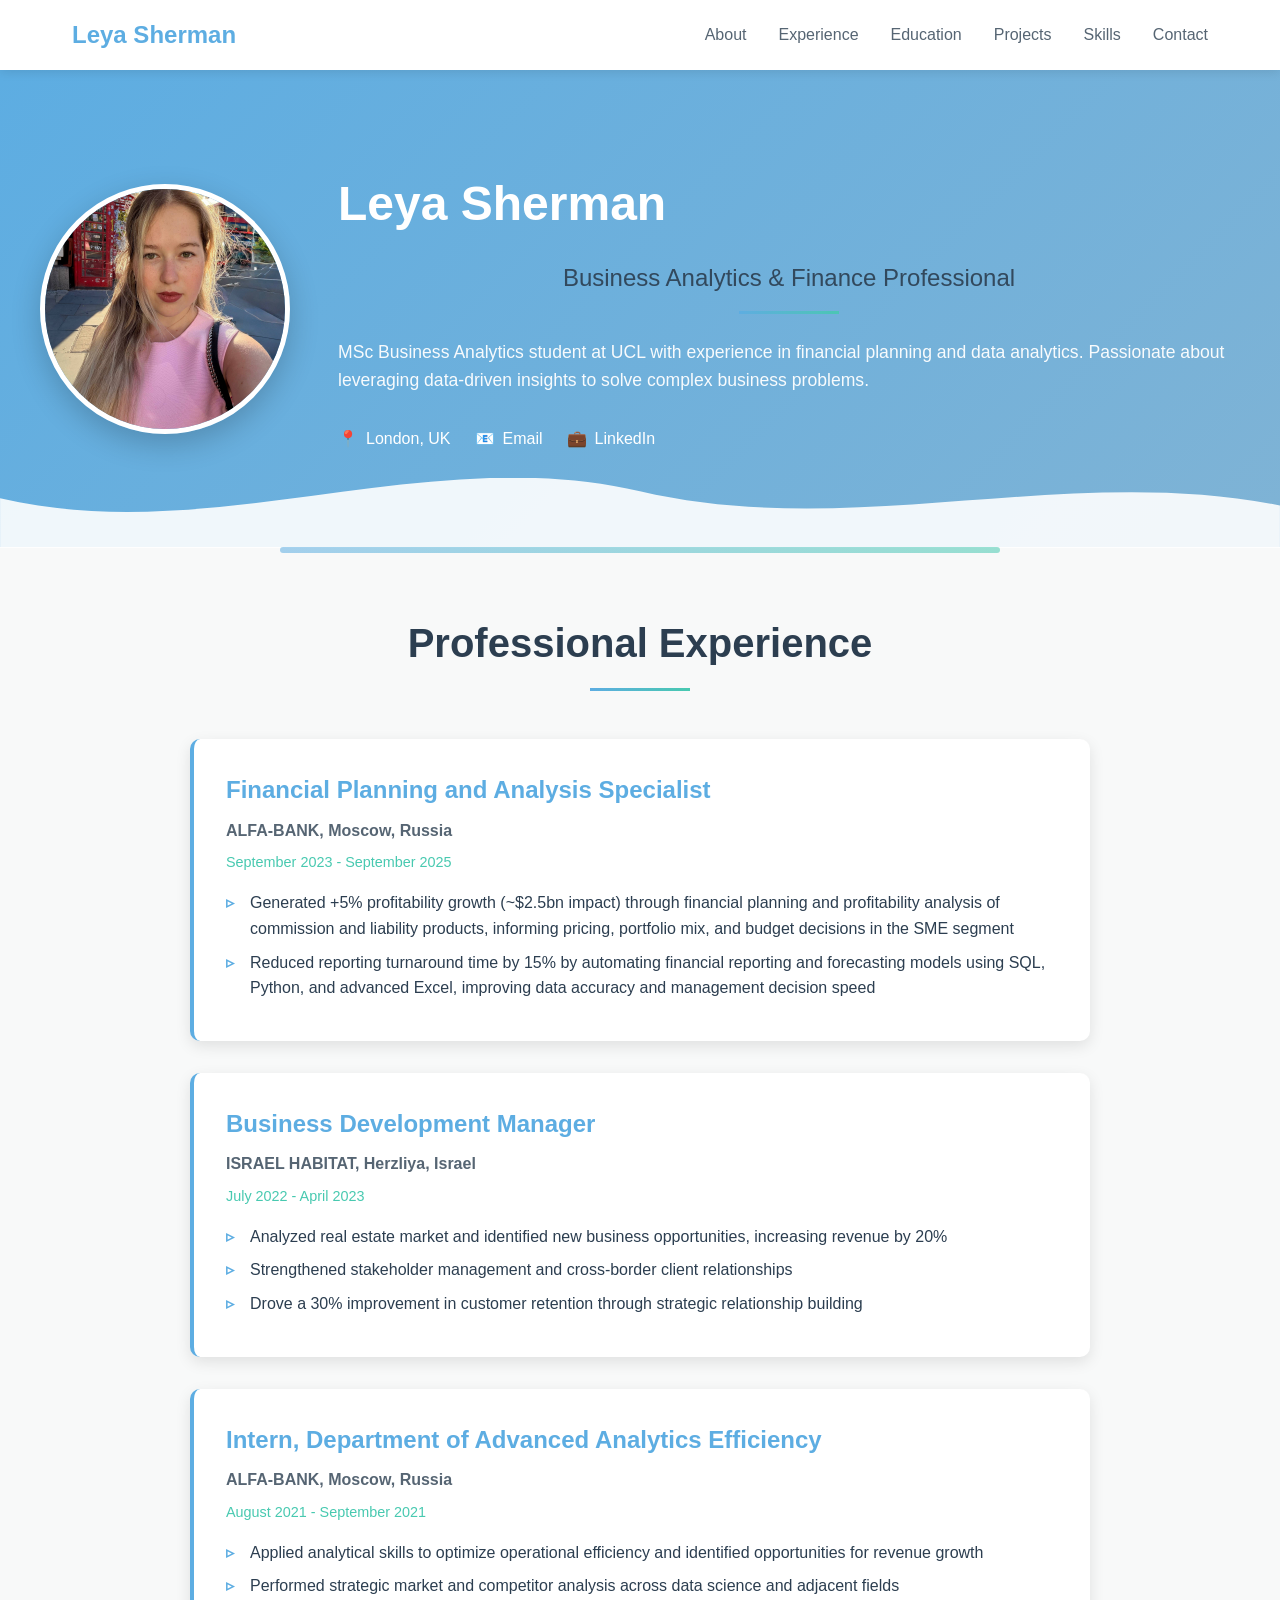
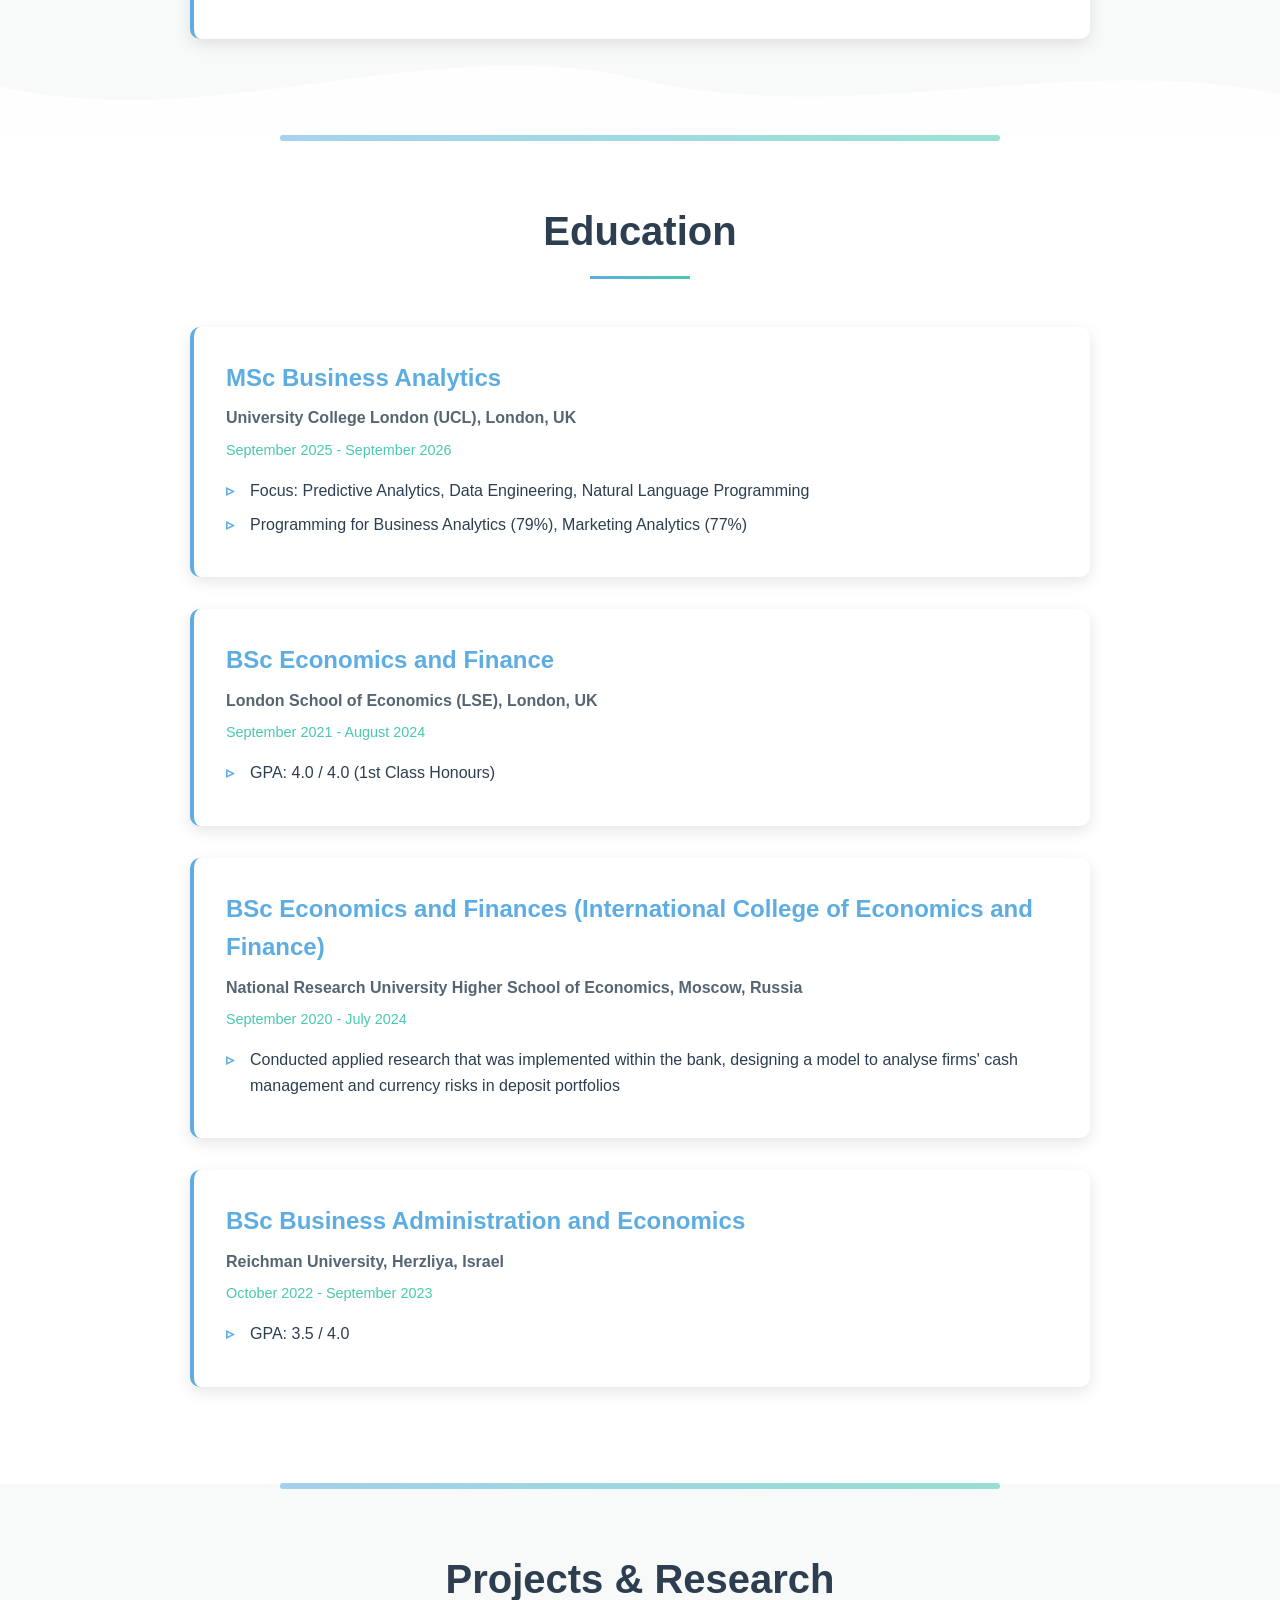
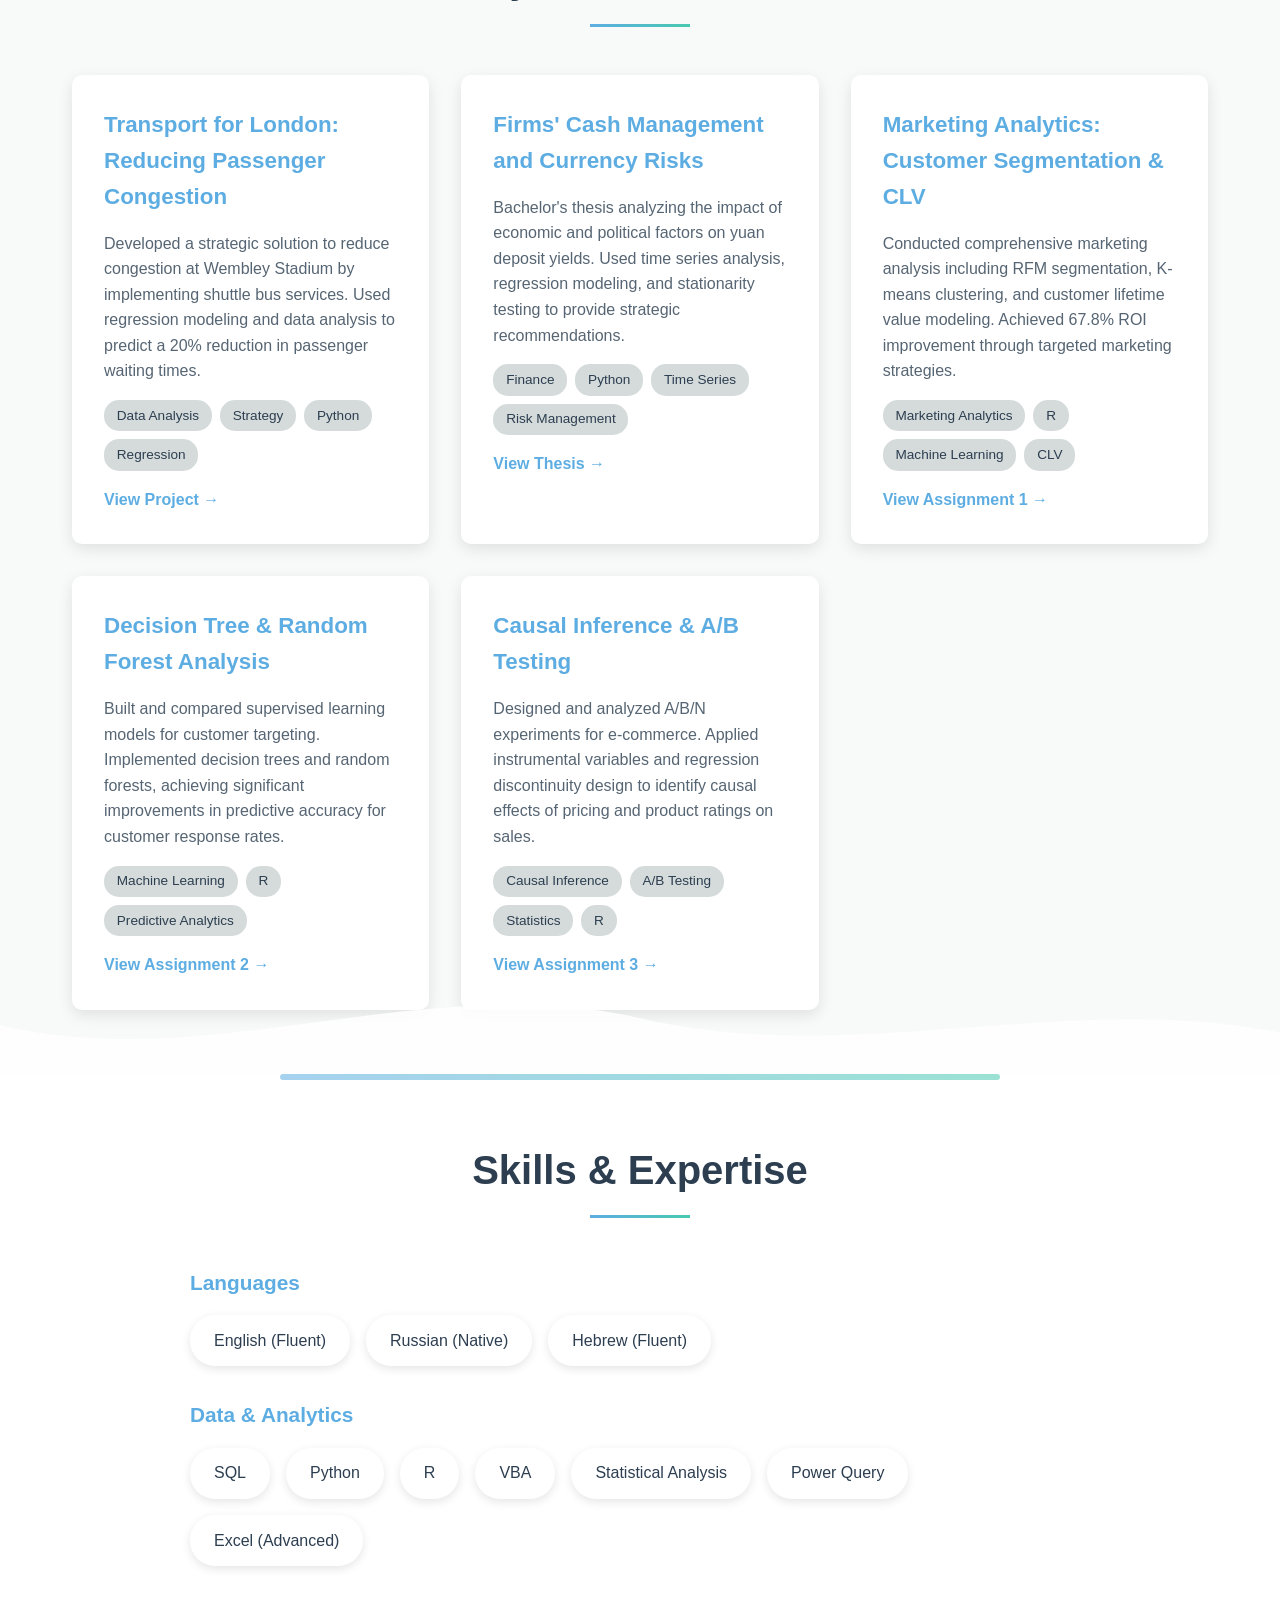
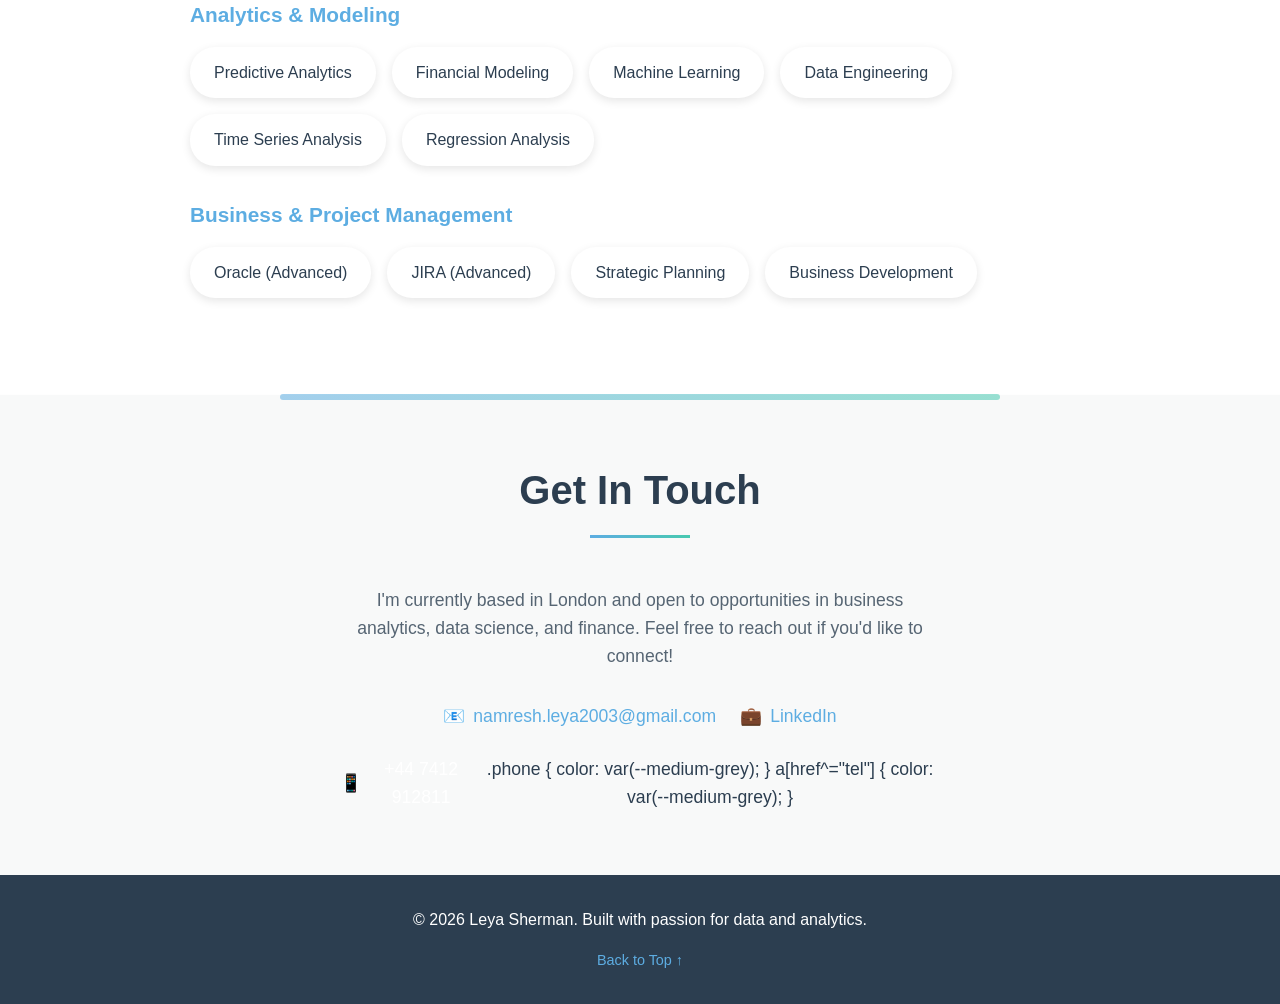
==== commit 09b04578: "text Colour" ====
--- a/index.html
+++ b/index.html
@@ -8,22 +8,20 @@
     	html, body {
 		height: 100%;
         	scroll-behavior: smooth;
-		scroll-snap-type: y mandatory;
+		scroll-snap-type: y proximity;
     	}
 	section {
-	    scroll-snap-align: start;
-	    scroll-margin-top: 72px;
+		scroll-snap-align: center;
+		scroll-margin-top: 72px;
 	}
 	html {
-	    scroll-padding-top: 72px;
+		scroll-padding-top: 72px;
 	}
-	html {
-	    scroll-snap-stop: always;
-	}
+
         * {
-            margin: 0;
-            padding: 0;
-            box-sizing: border-box;
+		margin: 0;
+		padding: 0;
+		box-sizing: border-box;
         }
 
         :root {
@@ -731,7 +729,16 @@
                         <span>💼</span> <a href="https://linkedin.com/in/leya-sherman" target="_blank" style="color: var(--primary-color);">LinkedIn</a>
                     </div>
                     <div class="contact-item">
-                        <span>📱</span> <span style="color: var(--dark-grey);">+44 7412 912811</span>
+                        <span>📱</span>
+				<a href="tel:+447412912811" class="phone">
+					 +44 7412 912811
+				</a>
+			.phone {
+				color: var(--medium-grey);
+			}
+			a[href^="tel"] {
+				color: var(--medium-grey);
+			}
                     </div>
                 </div>
             </div>
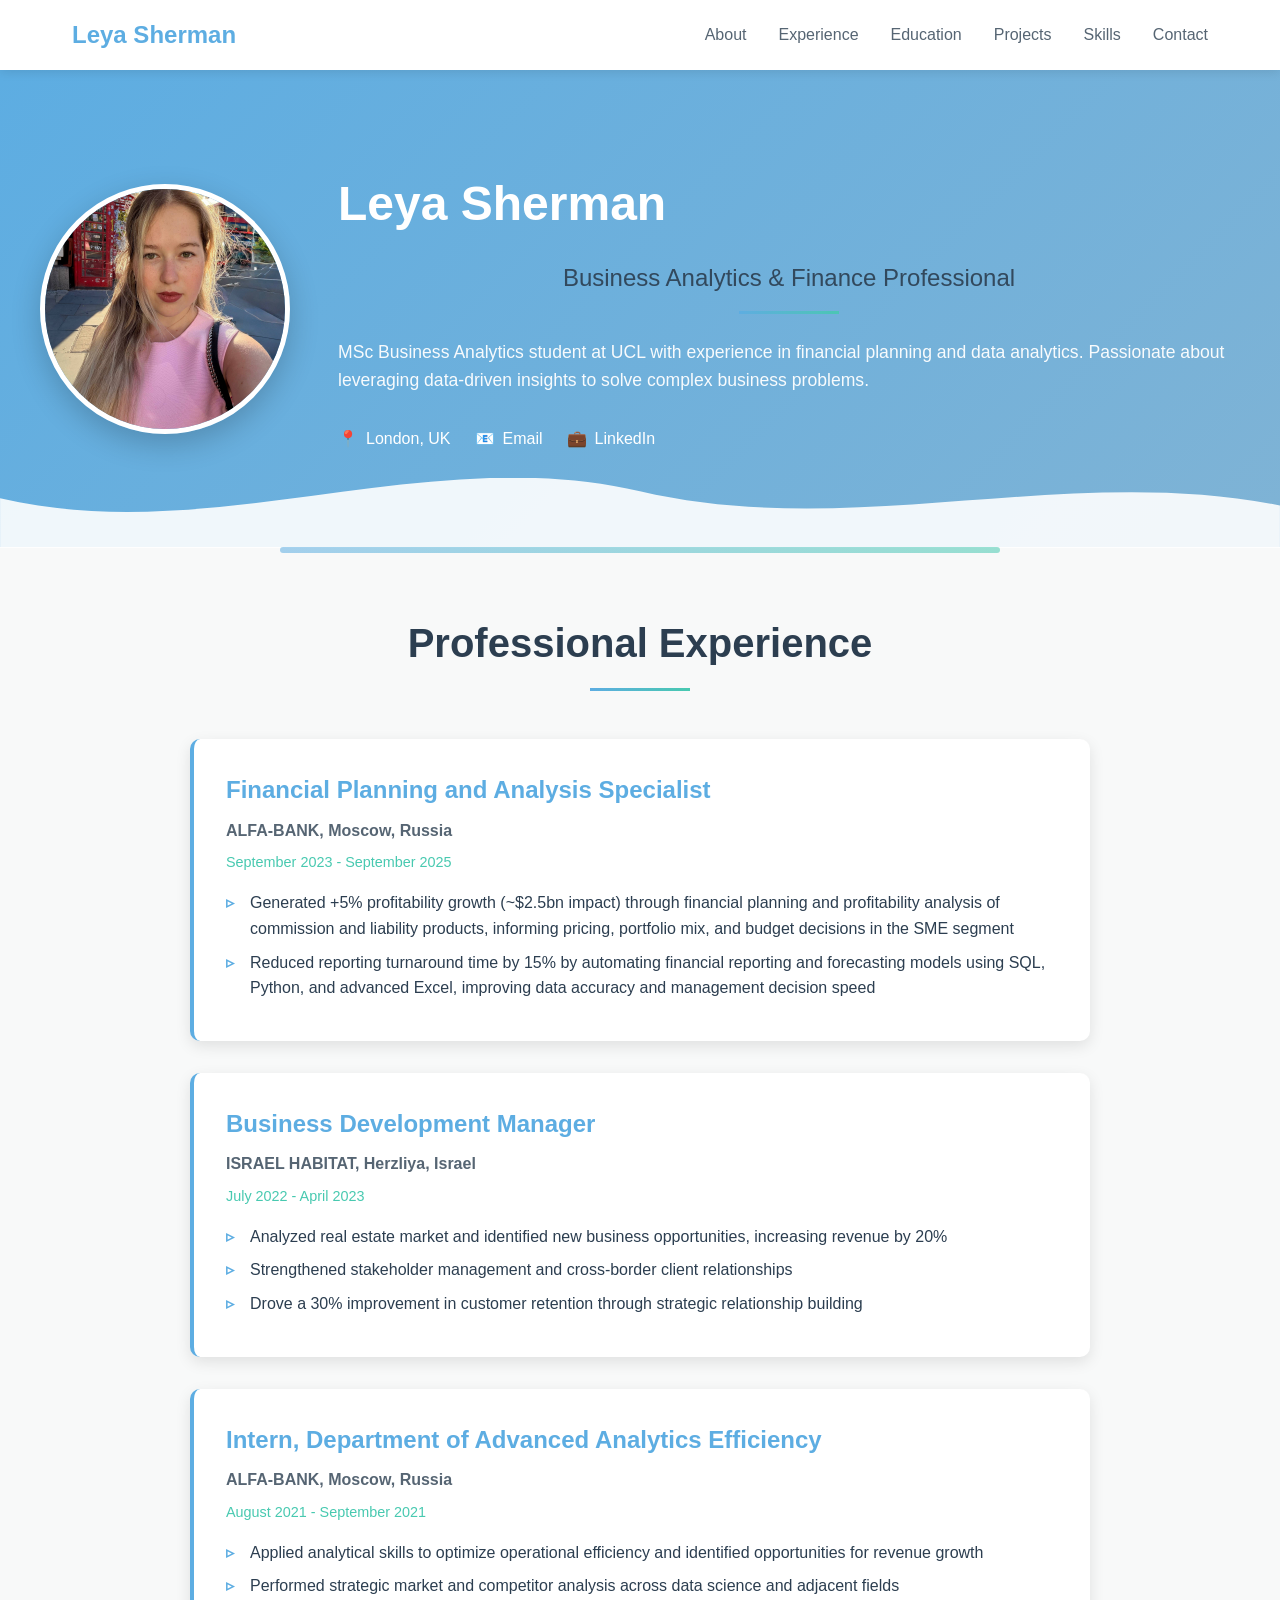
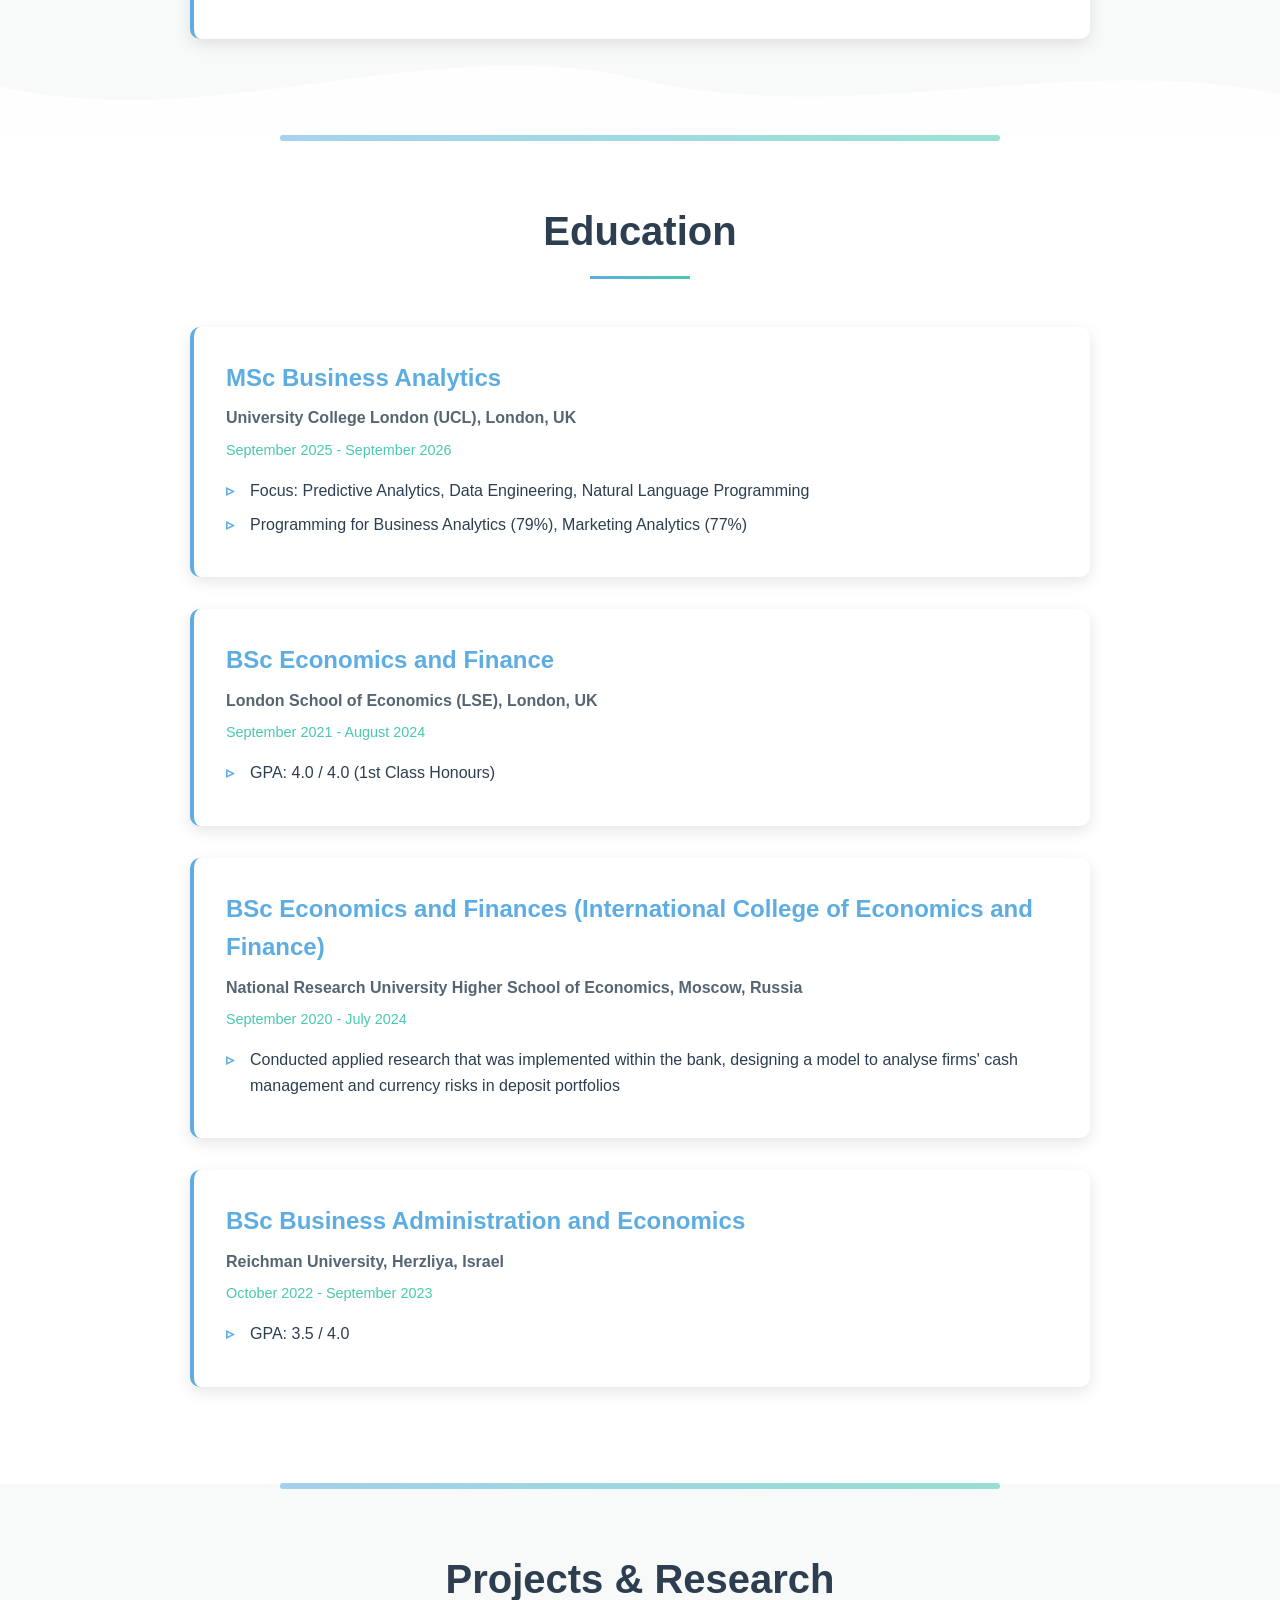
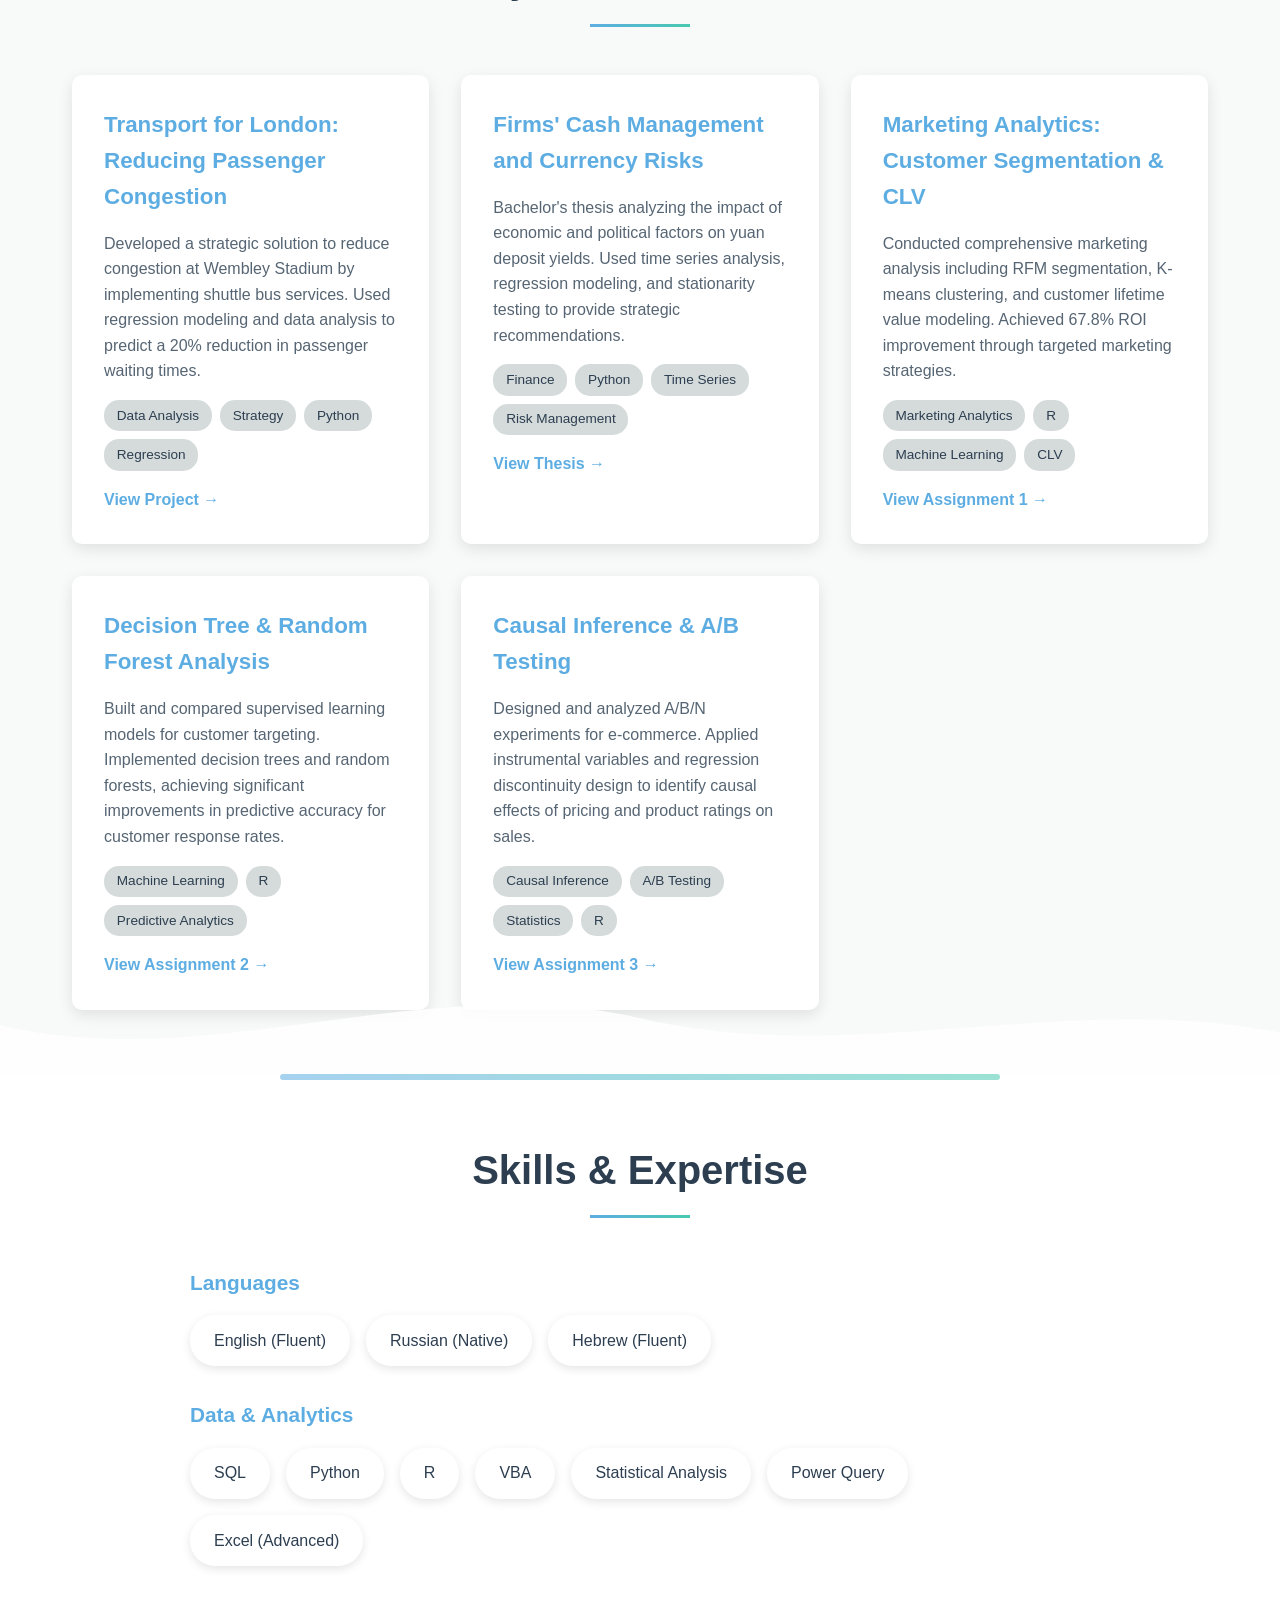
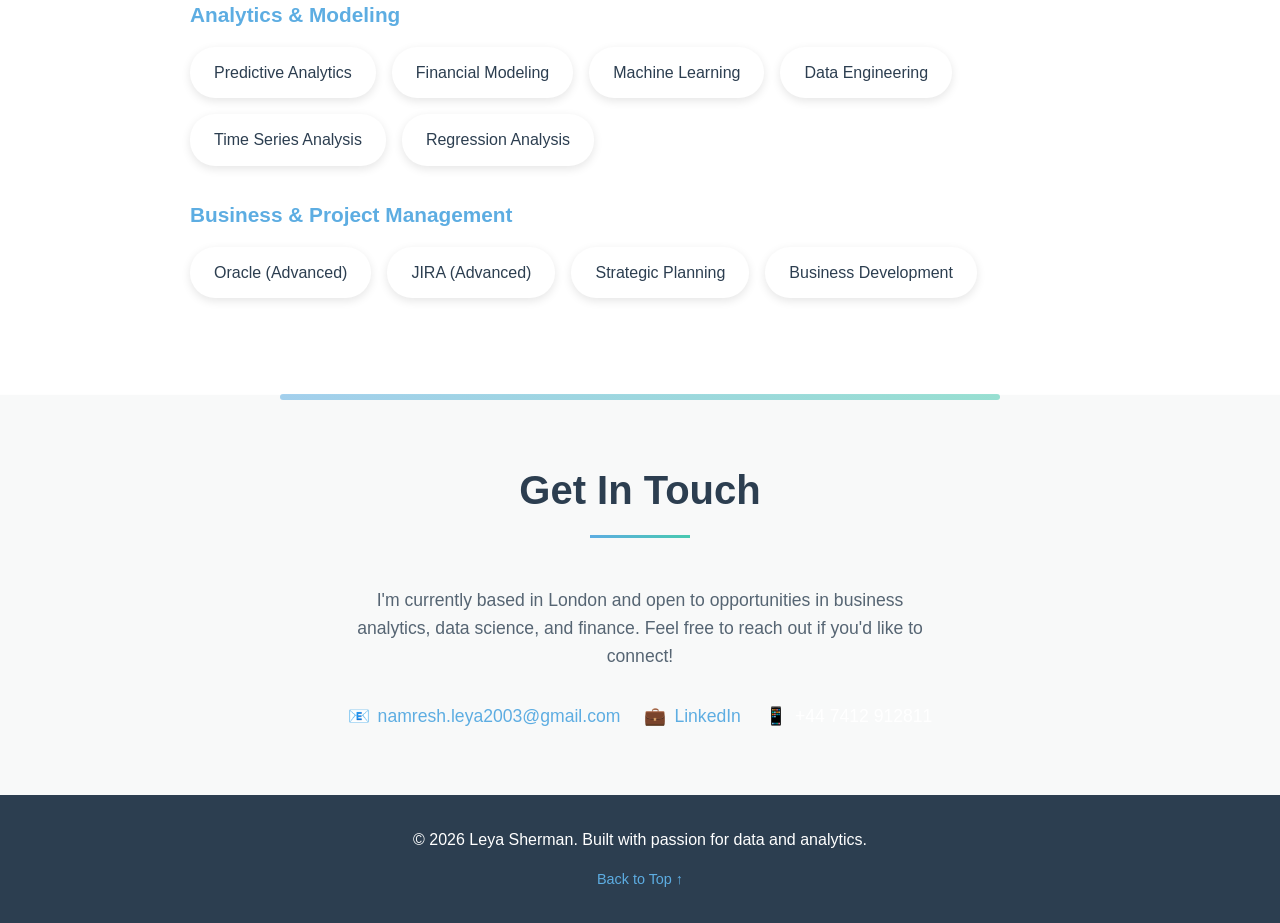
==== commit 72db97db: "phone color" ====
--- a/index.html
+++ b/index.html
@@ -72,6 +72,12 @@
 	    pointer-events: none;
 	    opacity: 0.9;
 	}
+	.phone {
+		color: var(--medium-grey);
+	}
+	a[href^="tel"] {
+		color: var(--medium-grey);
+	}
         /* Navigation */
         nav {
             background: var(--white);
@@ -733,12 +739,6 @@
 				<a href="tel:+447412912811" class="phone">
 					 +44 7412 912811
 				</a>
-			.phone {
-				color: var(--medium-grey);
-			}
-			a[href^="tel"] {
-				color: var(--medium-grey);
-			}
                     </div>
                 </div>
             </div>
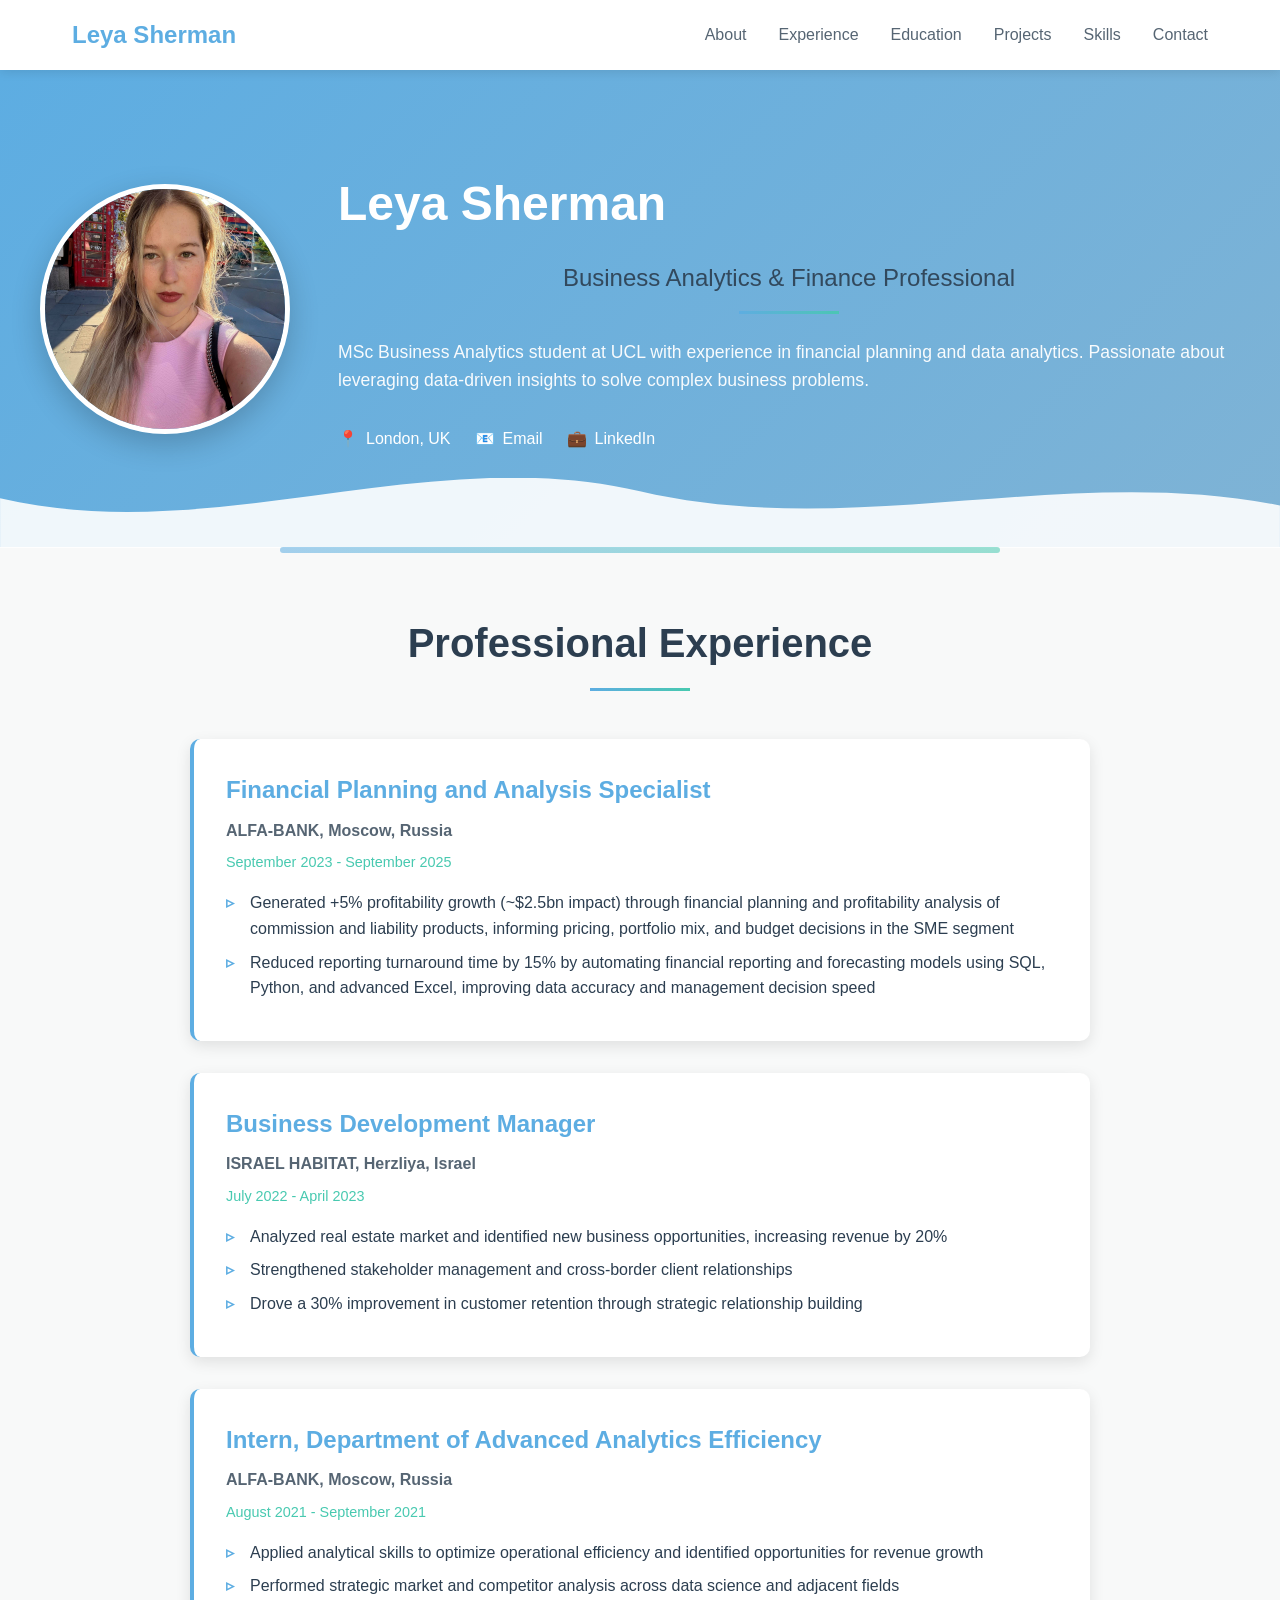
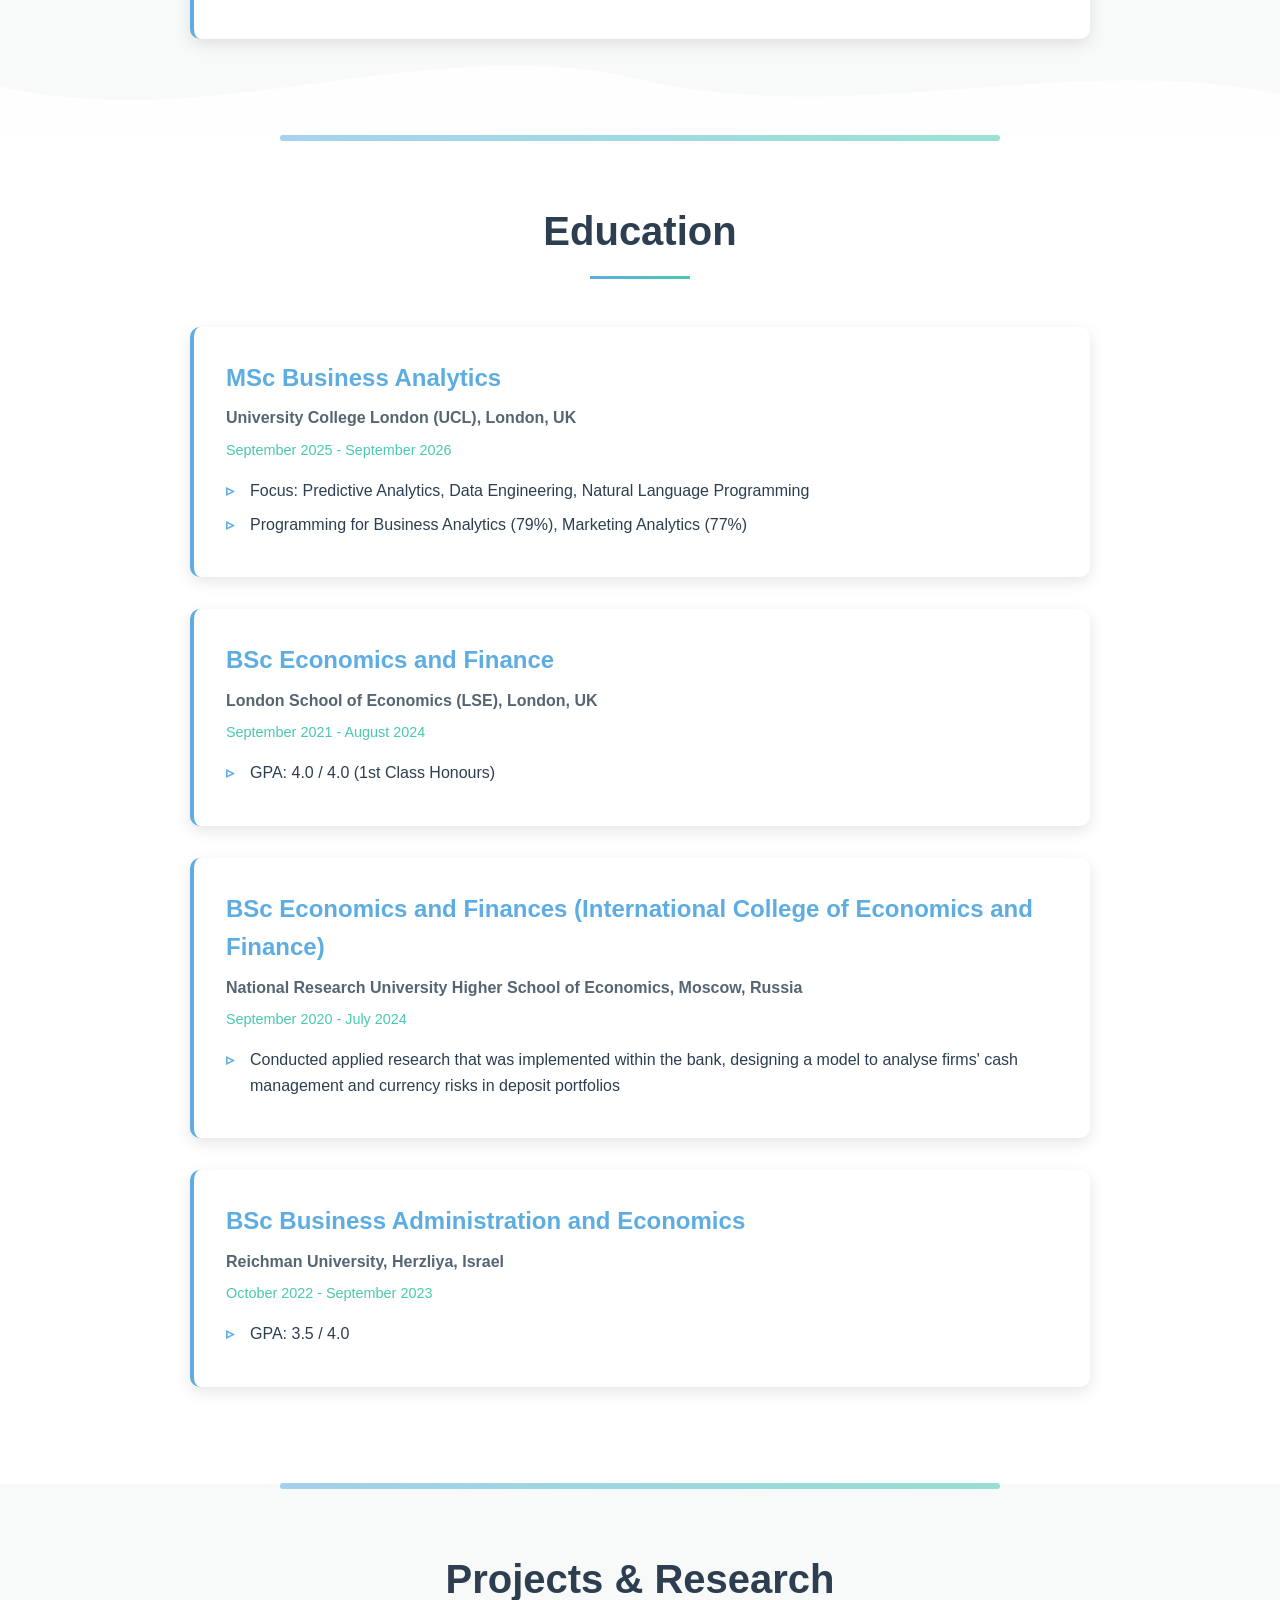
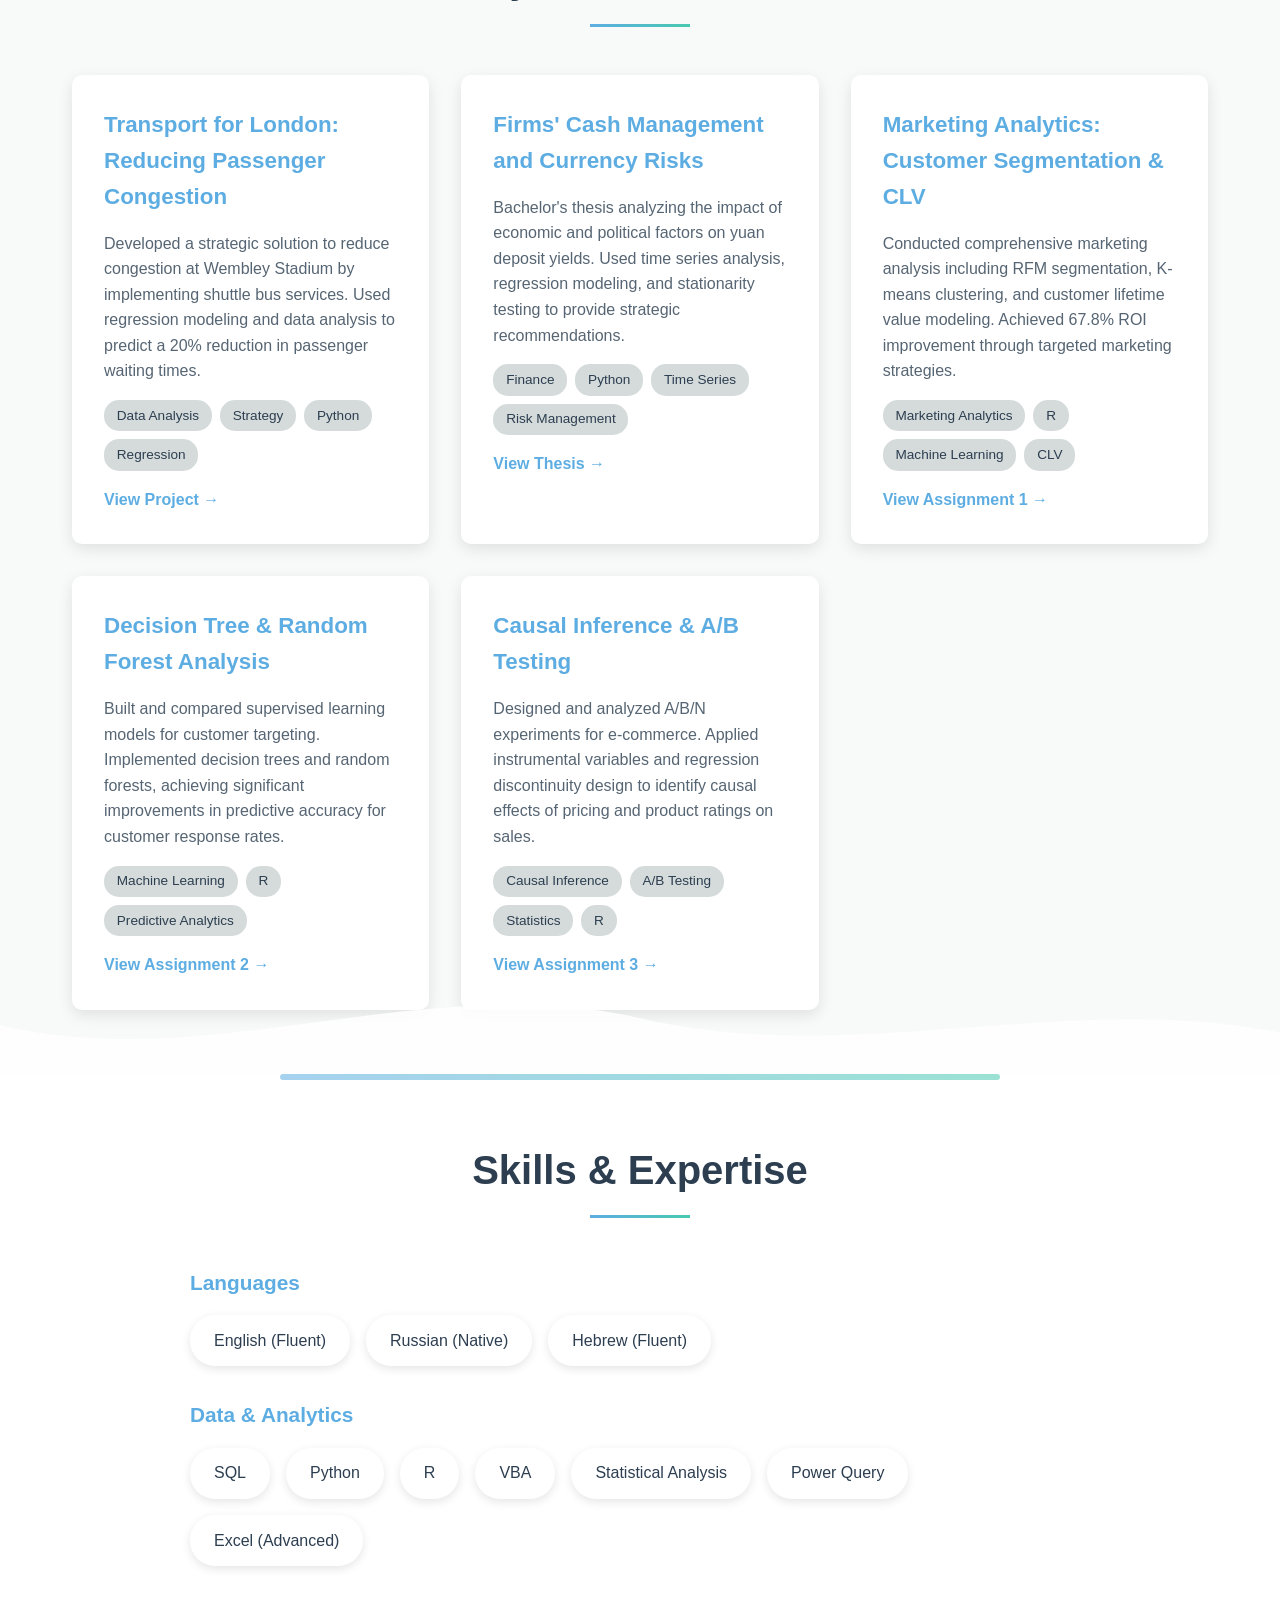
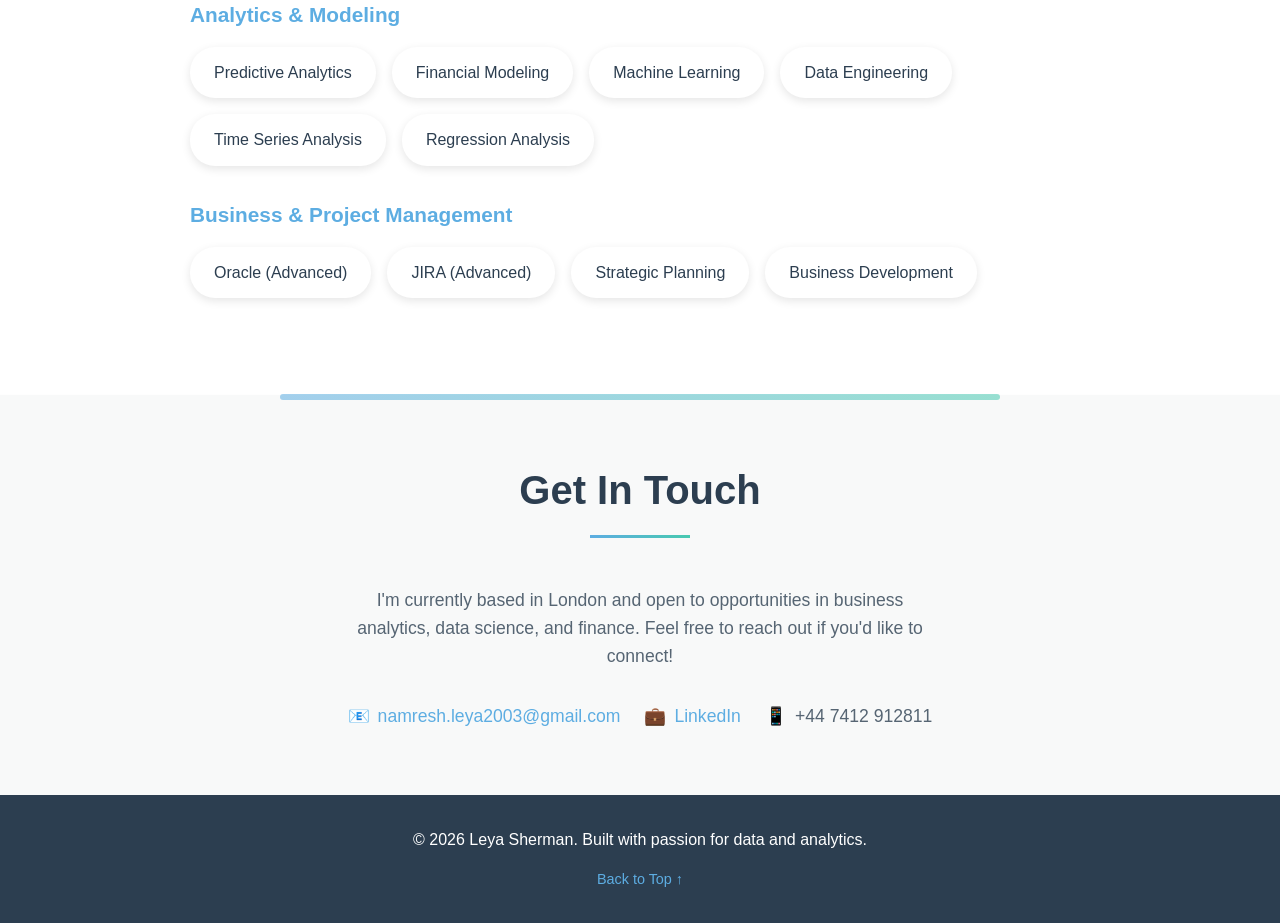
==== commit 698a4f49: "Phone" ====
--- a/index.html
+++ b/index.html
@@ -735,10 +735,7 @@
                         <span>💼</span> <a href="https://linkedin.com/in/leya-sherman" target="_blank" style="color: var(--primary-color);">LinkedIn</a>
                     </div>
                     <div class="contact-item">
-                        <span>📱</span>
-				<a href="tel:+447412912811" class="phone">
-					 +44 7412 912811
-				</a>
+                        <span>📱</span> <span style="color: var(--medium-grey);">+44 7412 912811</span>
                     </div>
                 </div>
             </div>
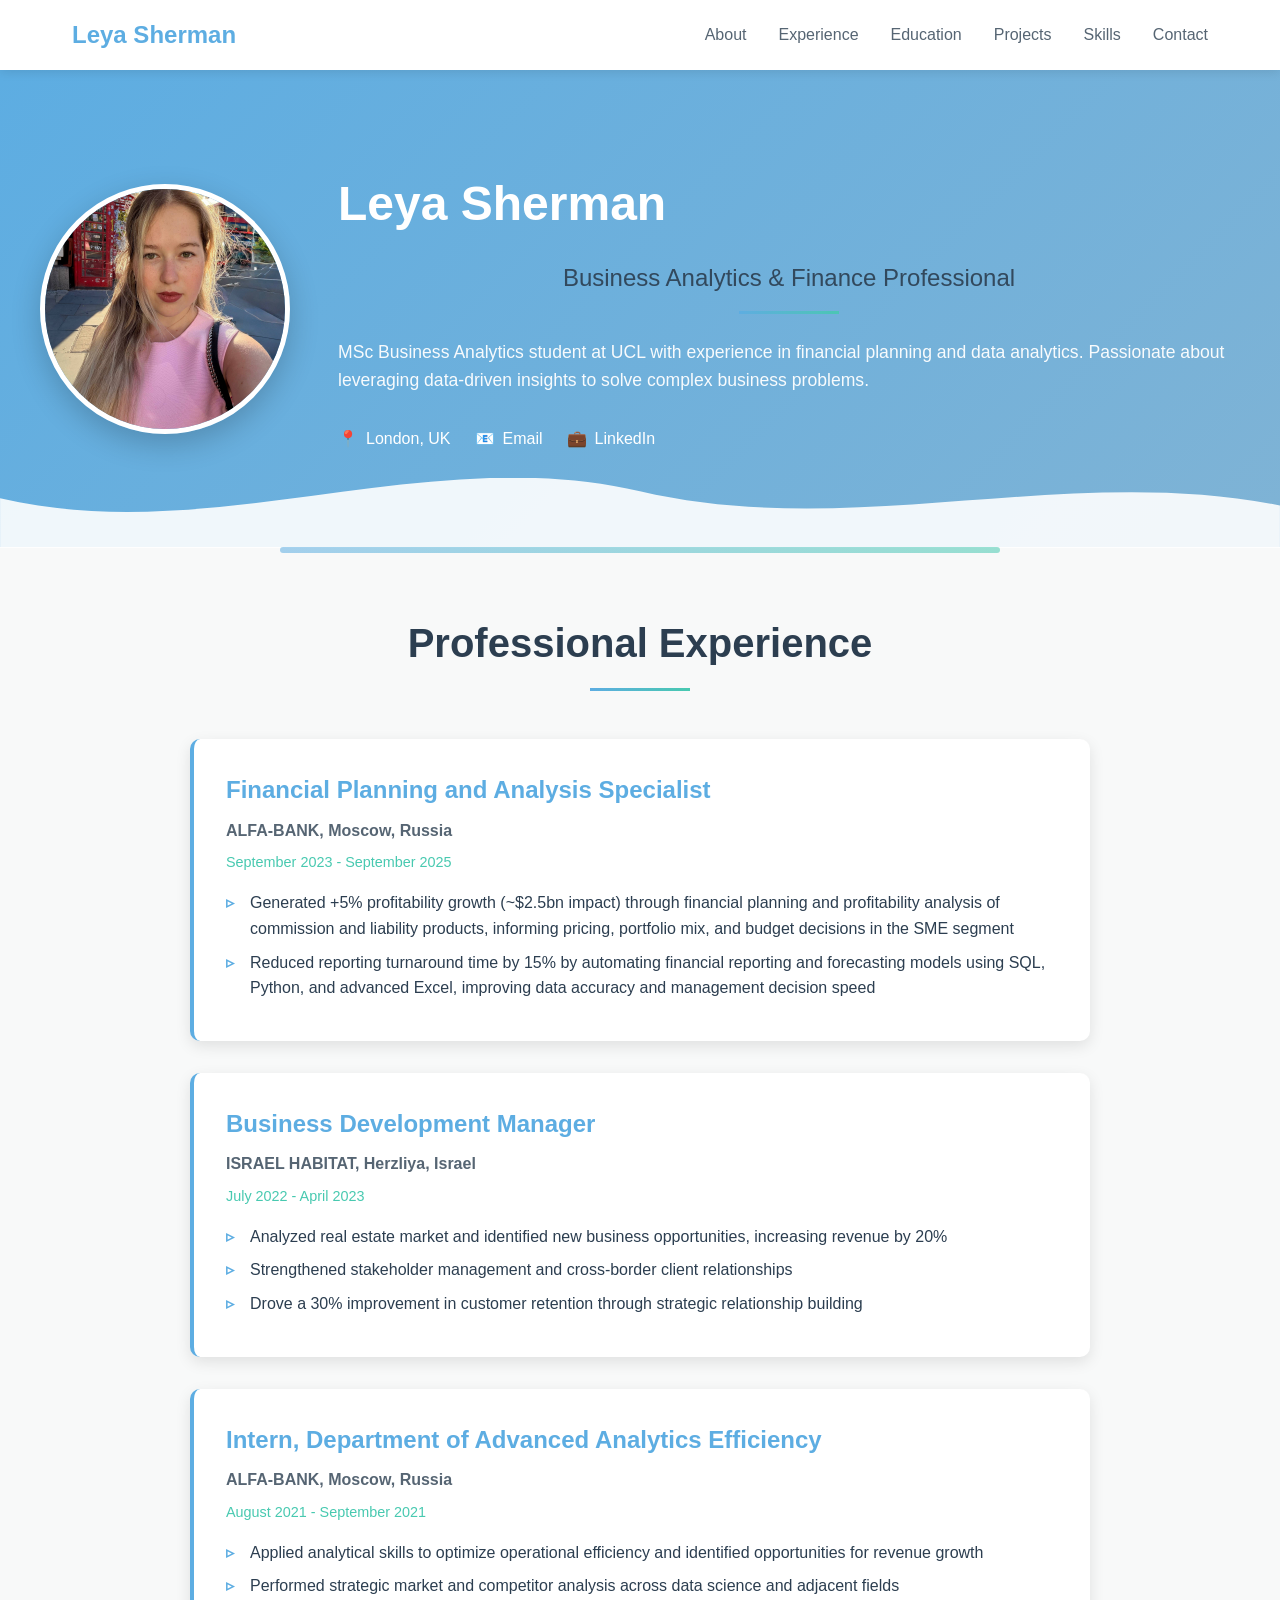
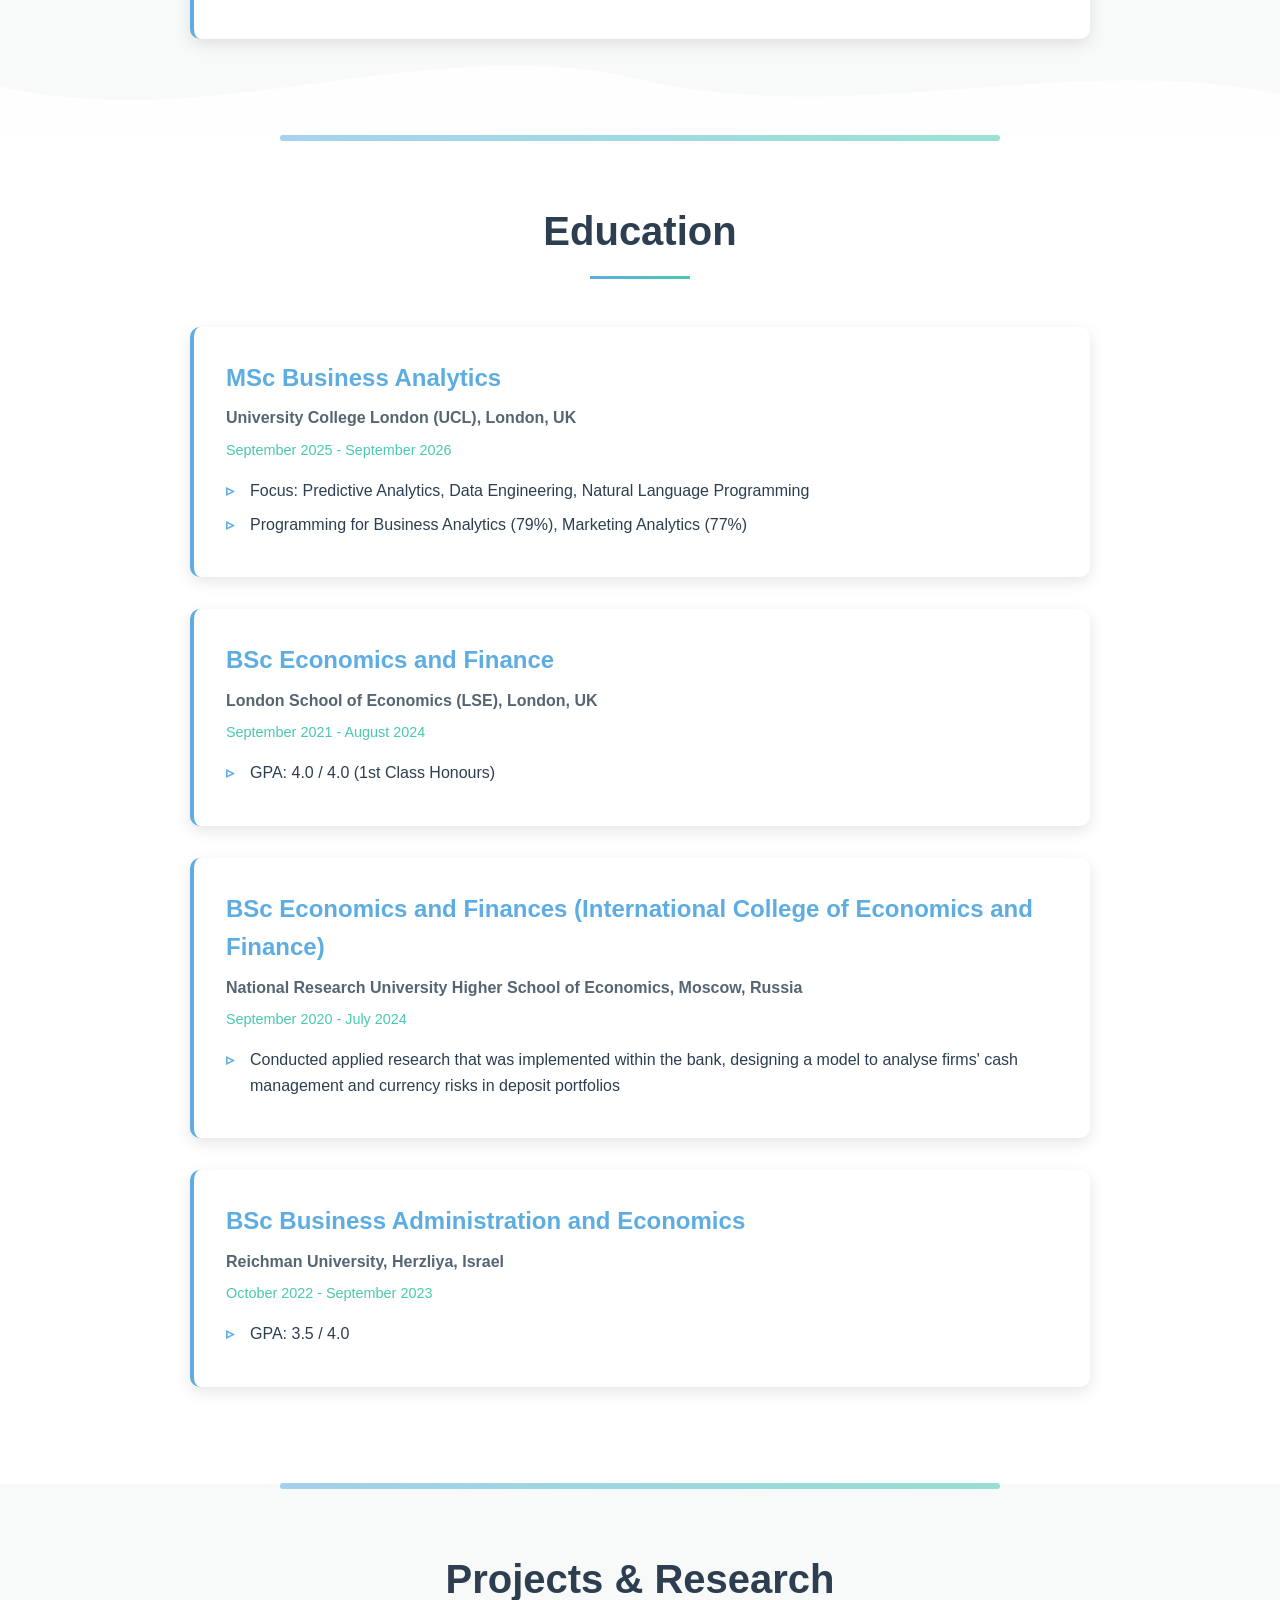
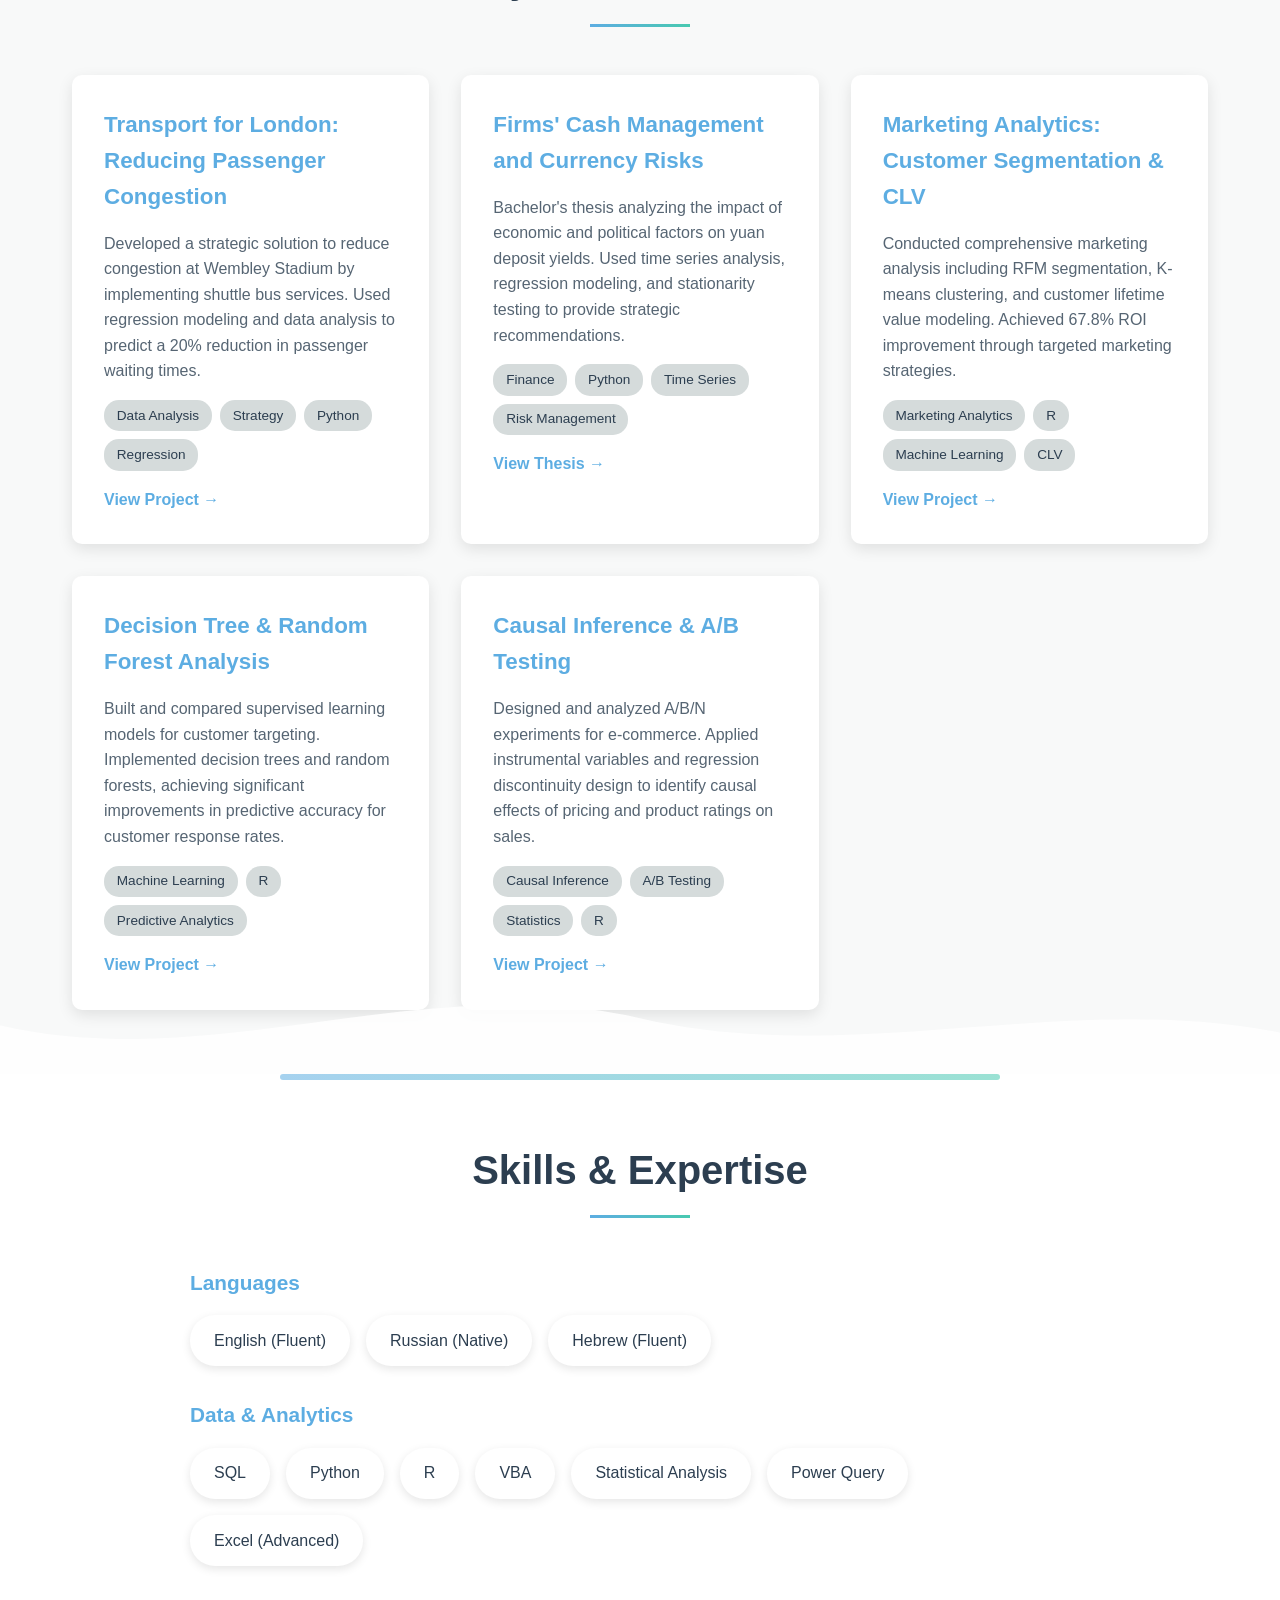
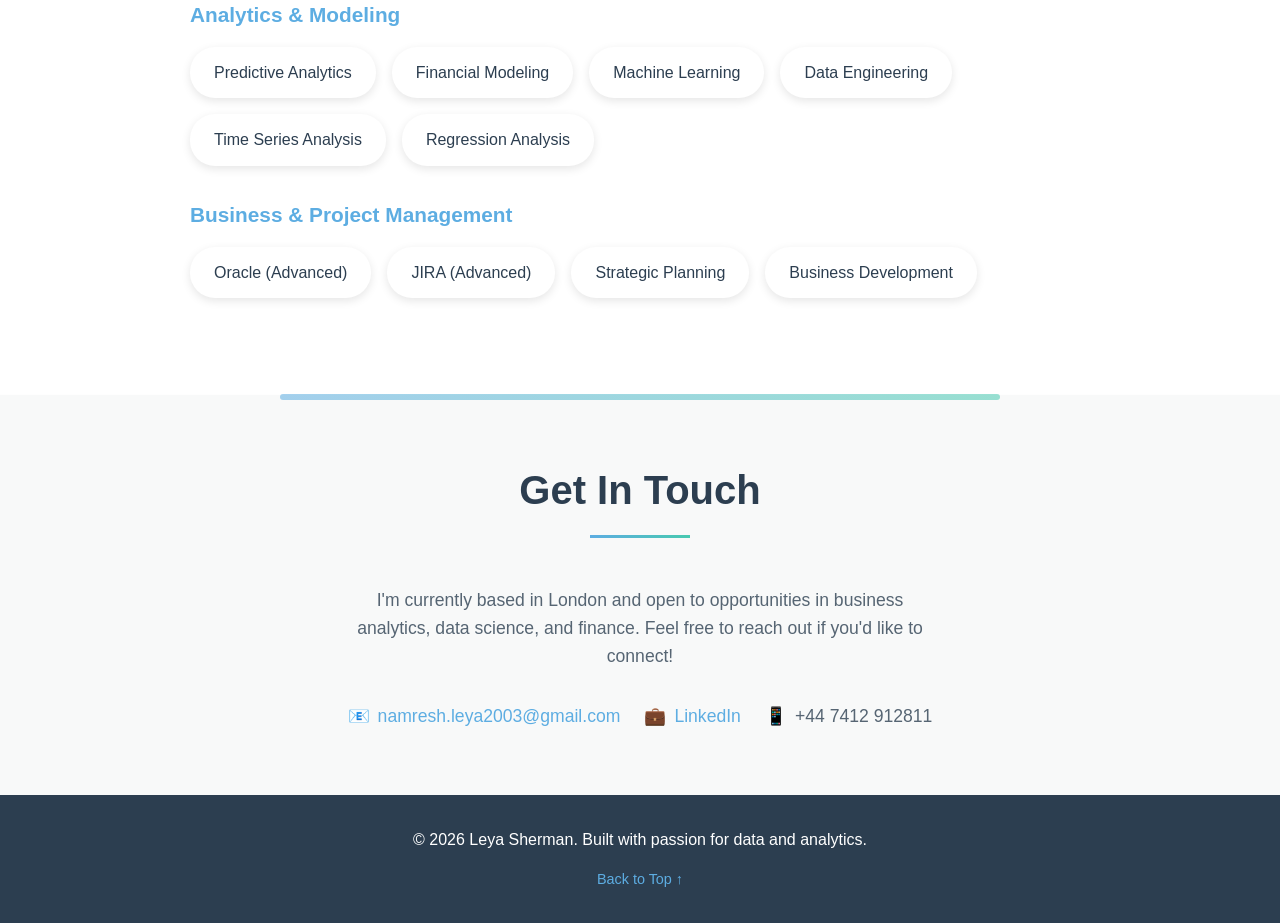
==== commit a3253cbd: "files update" ====
--- a/index.html
+++ b/index.html
@@ -607,7 +607,7 @@
                             <span class="tag">Python</span>
                             <span class="tag">Regression</span>
                         </div>
-                        <a href="Shuttles_for_Wembley_Stadium_final.pdf" class="project-link" target="_blank">View Project →</a>
+                        <a href="Shuttles for Wembley Stadium_final.pdf" class="project-link" target="_blank">View Project →</a>
                     </div>
                 </div>
 		<div class="project-card">
@@ -620,7 +620,7 @@
                             <span class="tag">Time Series</span>
                             <span class="tag">Risk Management</span>
                         </div>
-                        <a href="Diploma_Sherman_Leya.pdf" class="project-link" target="_blank">View Thesis →</a>
+                        <a href="Diploma_Sherman Leya.pdf" class="project-link" target="_blank">View Thesis →</a>
                     </div>
                 </div>
                 <div class="project-card">
@@ -633,7 +633,7 @@
                             <span class="tag">Machine Learning</span>
                             <span class="tag">CLV</span>
                         </div>
-                        <a href="MSIN0094-assignment1-RWFD2.pdf" class="project-link" target="_blank">View Assignment 1 →</a>
+                        <a href="Marketing Analytics Customer Segmentation_CLV.pdf" class="project-link" target="_blank">View Project →</a>
                     </div>
                 </div>
 
@@ -646,7 +646,7 @@
                             <span class="tag">R</span>
                             <span class="tag">Predictive Analytics</span>
                         </div>
-                        <a href="MSIN0094-assignment2-RWFD2.pdf" class="project-link" target="_blank">View Assignment 2 →</a>
+                        <a href="Decision Tree_Random Forest Analysis.pdf" class="project-link" target="_blank">View Project →</a>
                     </div>
                 </div>
 
@@ -660,7 +660,7 @@
                             <span class="tag">Statistics</span>
                             <span class="tag">R</span>
                         </div>
-                        <a href="MSIN0094-assignment3-RWFD2.pdf" class="project-link" target="_blank">View Assignment 3 →</a>
+                        <a href="Causal Inference_AB Testing.pdf" class="project-link" target="_blank">View Project →</a>
                     </div>
                 </div>
             </div>
